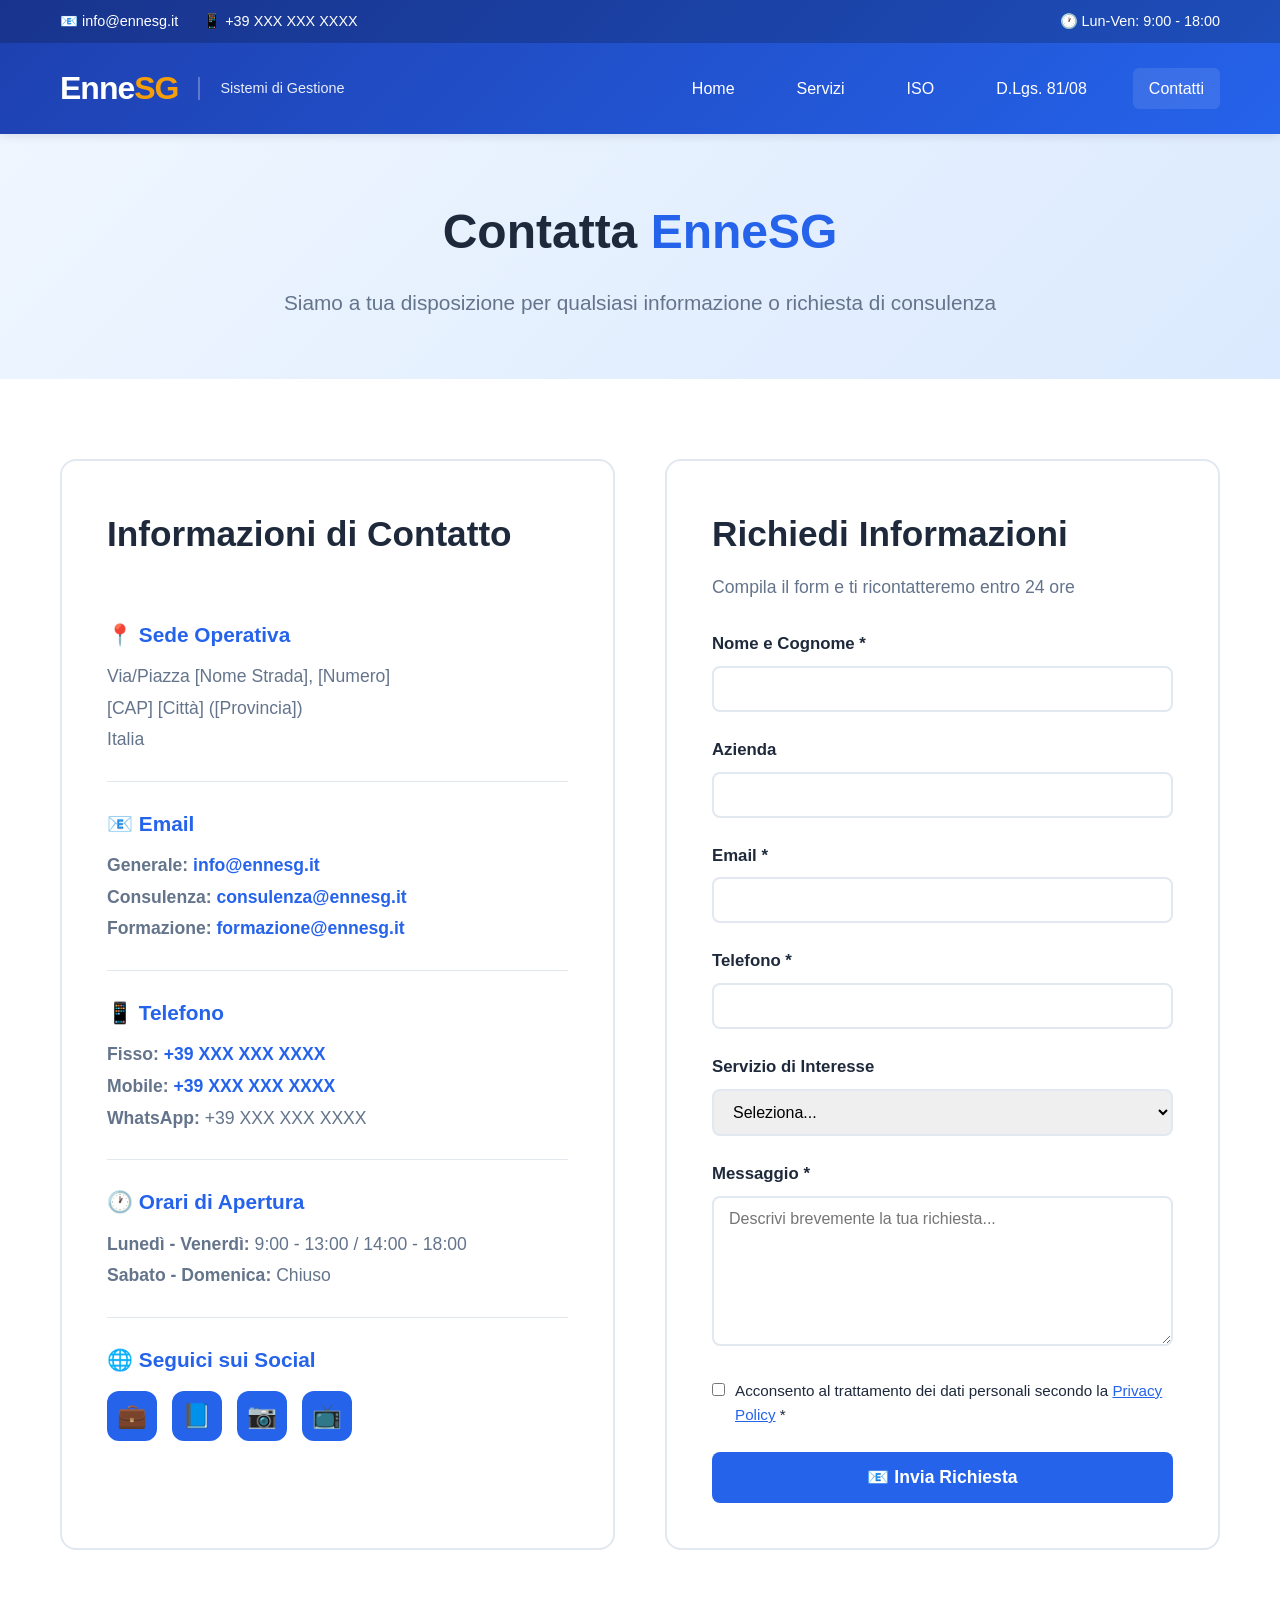
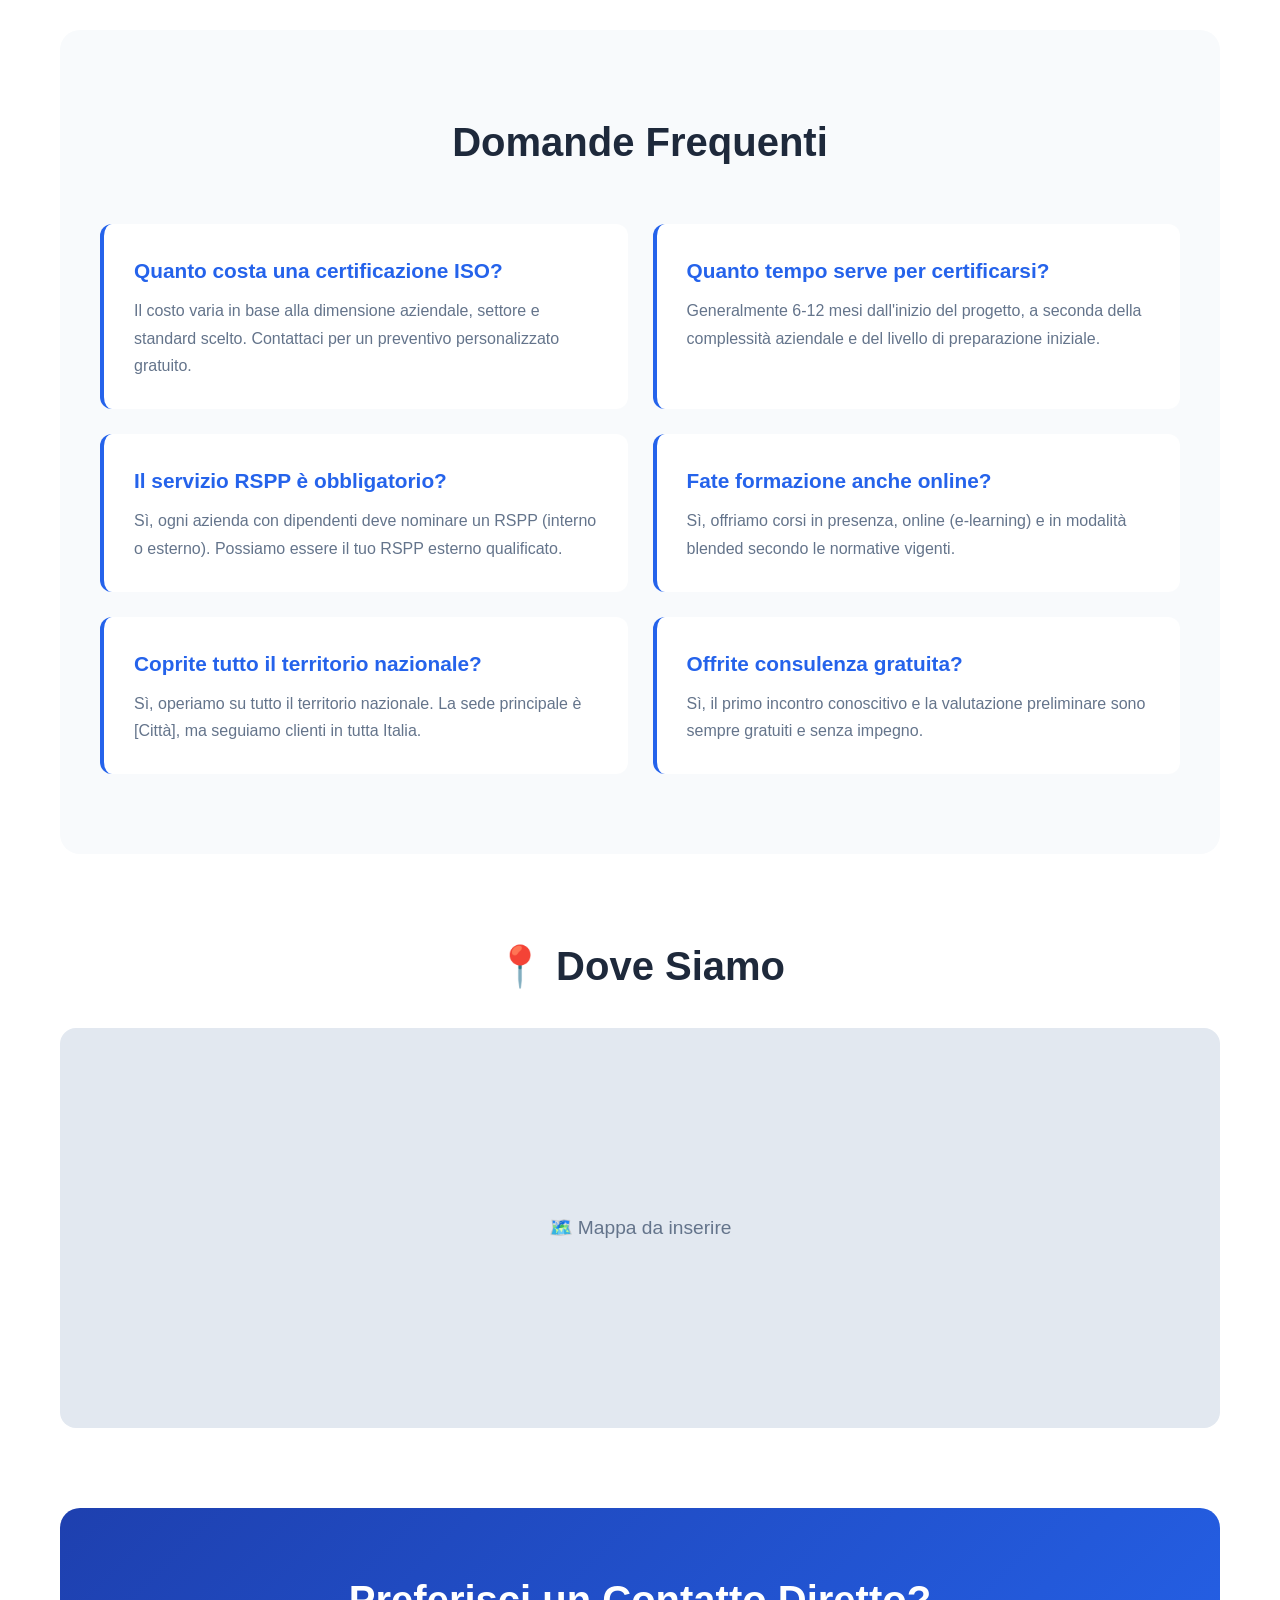
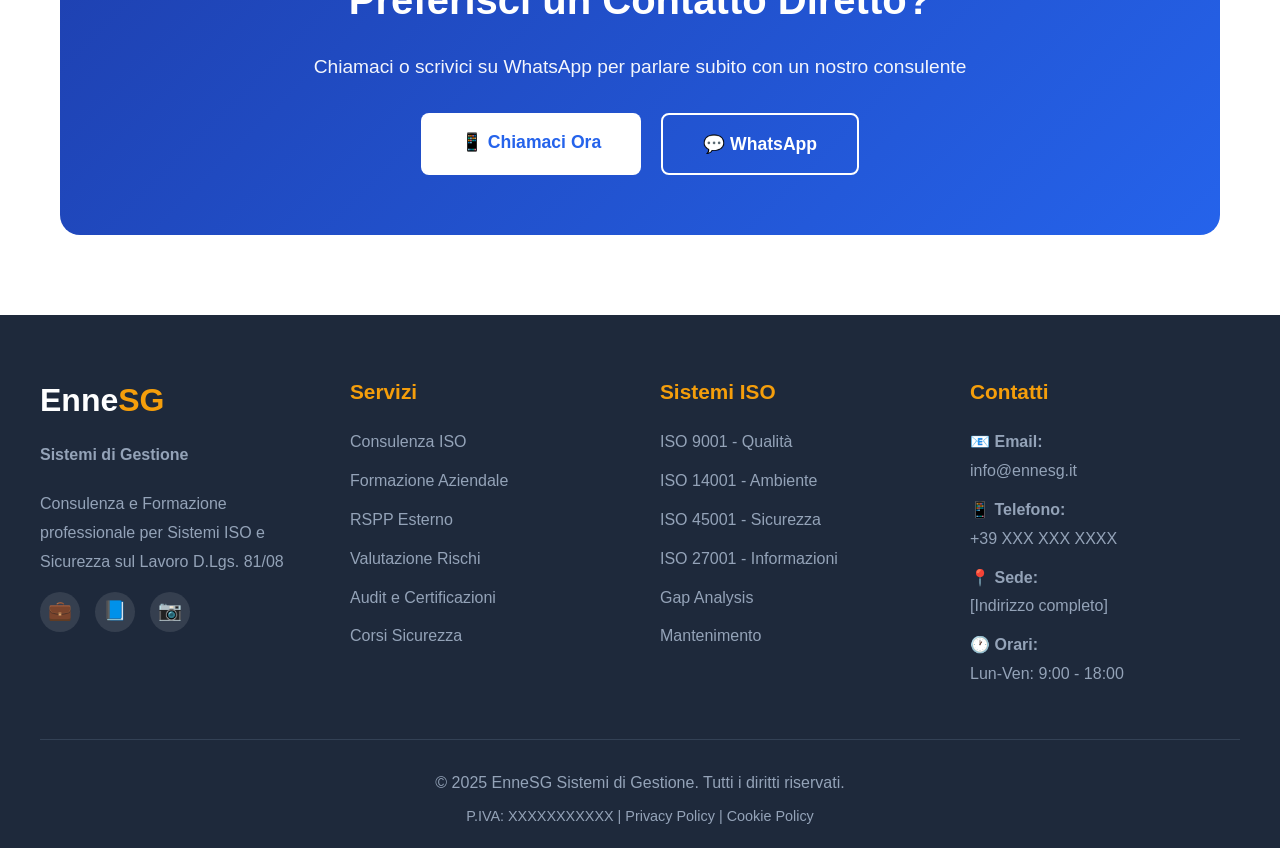
==== contatti.html @ a09d5f6c "Add files via upload" ====
<!DOCTYPE html>
<html lang="it">
<head>
    <meta charset="UTF-8">
    <meta name="viewport" content="width=device-width, initial-scale=1.0">
    <meta name="description" content="Contatti EnneSG Sistemi di Gestione - Richiedi informazioni e consulenza gratuita">
    <title>Contatti | EnneSG Sistemi di Gestione</title>
    <style>
        * {
            margin: 0;
            padding: 0;
            box-sizing: border-box;
        }
        
        :root {
            --primary-color: #2563eb;
            --secondary-color: #f59e0b;
            --dark: #1e293b;
            --light: #f8fafc;
            --gray: #64748b;
            --success: #10b981;
        }
        
        body {
            font-family: 'Segoe UI', Tahoma, Geneva, Verdana, sans-serif;
            color: var(--dark);
            line-height: 1.6;
            background: #ffffff;
        }
        
        /* HEADER */
        header {
            background: linear-gradient(135deg, #1e40af 0%, #2563eb 100%);
            color: white;
            padding: 0;
            box-shadow: 0 2px 10px rgba(0,0,0,0.1);
            position: sticky;
            top: 0;
            z-index: 1000;
        }
        
        .header-top {
            background: rgba(0,0,0,0.2);
            padding: 10px 0;
        }
        
        .header-top-content {
            max-width: 1200px;
            margin: 0 auto;
            padding: 0 20px;
            display: flex;
            justify-content: space-between;
            align-items: center;
            font-size: 0.9rem;
        }
        
        .header-contacts {
            display: flex;
            gap: 25px;
        }
        
        .header-contacts a {
            color: white;
            text-decoration: none;
            display: flex;
            align-items: center;
            gap: 8px;
            transition: opacity 0.3s;
        }
        
        .header-contacts a:hover {
            opacity: 0.8;
        }
        
        .header-main {
            max-width: 1200px;
            margin: 0 auto;
            padding: 20px;
            display: flex;
            justify-content: space-between;
            align-items: center;
        }
        
        .logo-section {
            display: flex;
            align-items: center;
            gap: 20px;
        }
        
        .logo {
            font-size: 2rem;
            font-weight: 700;
            letter-spacing: -1px;
            text-decoration: none;
            color: white;
        }
        
        .logo span {
            color: var(--secondary-color);
        }
        
        .tagline {
            font-size: 0.9rem;
            opacity: 0.9;
            border-left: 2px solid rgba(255,255,255,0.3);
            padding-left: 20px;
        }
        
        nav {
            display: flex;
            gap: 30px;
        }
        
        nav a {
            color: white;
            text-decoration: none;
            font-weight: 500;
            padding: 8px 16px;
            border-radius: 6px;
            transition: all 0.3s;
        }
        
        nav a:hover,
        nav a.active {
            background: rgba(255,255,255,0.1);
        }
        
        /* PAGE HEADER */
        .page-header {
            background: linear-gradient(135deg, #eff6ff 0%, #dbeafe 100%);
            padding: 60px 20px;
            text-align: center;
        }
        
        .page-header h1 {
            font-size: 3rem;
            color: var(--dark);
            margin-bottom: 15px;
        }
        
        .page-header h1 span {
            color: var(--primary-color);
        }
        
        .page-header p {
            font-size: 1.3rem;
            color: var(--gray);
            max-width: 800px;
            margin: 0 auto;
        }
        
        /* CONTENT */
        .container {
            max-width: 1200px;
            margin: 80px auto;
            padding: 0 20px;
        }
        
        .contact-grid {
            display: grid;
            grid-template-columns: 1fr 1fr;
            gap: 50px;
            margin-bottom: 80px;
        }
        
        /* CONTACT INFO */
        .contact-info {
            background: white;
            border: 2px solid #e2e8f0;
            border-radius: 16px;
            padding: 45px;
        }
        
        .contact-info h2 {
            font-size: 2.2rem;
            color: var(--dark);
            margin-bottom: 30px;
        }
        
        .info-item {
            padding: 25px 0;
            border-bottom: 1px solid #e2e8f0;
        }
        
        .info-item:last-child {
            border-bottom: none;
        }
        
        .info-item h3 {
            color: var(--primary-color);
            font-size: 1.3rem;
            margin-bottom: 10px;
            display: flex;
            align-items: center;
            gap: 10px;
        }
        
        .info-item p {
            color: var(--gray);
            font-size: 1.1rem;
            line-height: 1.8;
        }
        
        .info-item a {
            color: var(--primary-color);
            text-decoration: none;
            font-weight: 600;
        }
        
        .info-item a:hover {
            text-decoration: underline;
        }
        
        .social-links-large {
            display: flex;
            gap: 15px;
            margin-top: 15px;
        }
        
        .social-links-large a {
            width: 50px;
            height: 50px;
            background: var(--primary-color);
            color: white;
            border-radius: 12px;
            display: flex;
            align-items: center;
            justify-content: center;
            font-size: 1.5rem;
            transition: all 0.3s;
            text-decoration: none;
        }
        
        .social-links-large a:hover {
            background: var(--secondary-color);
            transform: translateY(-3px);
        }
        
        /* CONTACT FORM */
        .contact-form {
            background: white;
            border: 2px solid #e2e8f0;
            border-radius: 16px;
            padding: 45px;
        }
        
        .contact-form h2 {
            font-size: 2.2rem;
            color: var(--dark);
            margin-bottom: 10px;
        }
        
        .contact-form .subtitle {
            color: var(--gray);
            font-size: 1.1rem;
            margin-bottom: 30px;
        }
        
        .form-group {
            margin-bottom: 25px;
        }
        
        .form-group label {
            display: block;
            color: var(--dark);
            font-weight: 600;
            margin-bottom: 8px;
            font-size: 1.05rem;
        }
        
        .form-group input,
        .form-group select,
        .form-group textarea {
            width: 100%;
            padding: 12px 15px;
            border: 2px solid #e2e8f0;
            border-radius: 8px;
            font-size: 1rem;
            font-family: inherit;
            transition: all 0.3s;
        }
        
        .form-group input:focus,
        .form-group select:focus,
        .form-group textarea:focus {
            outline: none;
            border-color: var(--primary-color);
        }
        
        .form-group textarea {
            min-height: 150px;
            resize: vertical;
        }
        
        .form-group.checkbox {
            display: flex;
            align-items: flex-start;
            gap: 10px;
        }
        
        .form-group.checkbox input {
            width: auto;
            margin-top: 4px;
        }
        
        .form-group.checkbox label {
            margin-bottom: 0;
            font-weight: 400;
            font-size: 0.95rem;
        }
        
        .form-group.checkbox label a {
            color: var(--primary-color);
            text-decoration: underline;
        }
        
        .btn-submit {
            width: 100%;
            padding: 15px;
            background: var(--primary-color);
            color: white;
            border: none;
            border-radius: 8px;
            font-size: 1.1rem;
            font-weight: 600;
            cursor: pointer;
            transition: all 0.3s;
        }
        
        .btn-submit:hover {
            background: #1e40af;
            transform: translateY(-2px);
            box-shadow: 0 5px 15px rgba(37,99,235,0.3);
        }
        
        /* FAQ SECTION */
        .faq-section {
            background: var(--light);
            padding: 80px 40px;
            border-radius: 20px;
            margin-bottom: 80px;
        }
        
        .faq-section h2 {
            text-align: center;
            font-size: 2.5rem;
            margin-bottom: 50px;
            color: var(--dark);
        }
        
        .faq-grid {
            display: grid;
            grid-template-columns: repeat(auto-fit, minmax(500px, 1fr));
            gap: 25px;
            max-width: 1100px;
            margin: 0 auto;
        }
        
        .faq-item {
            background: white;
            padding: 30px;
            border-radius: 12px;
            border-left: 4px solid var(--primary-color);
        }
        
        .faq-item h4 {
            color: var(--primary-color);
            font-size: 1.3rem;
            margin-bottom: 10px;
        }
        
        .faq-item p {
            color: var(--gray);
            line-height: 1.7;
        }
        
        /* MAP SECTION */
        .map-section {
            margin-bottom: 80px;
        }
        
        .map-section h2 {
            text-align: center;
            font-size: 2.5rem;
            margin-bottom: 30px;
            color: var(--dark);
        }
        
        .map-container {
            background: #e2e8f0;
            height: 400px;
            border-radius: 16px;
            display: flex;
            align-items: center;
            justify-content: center;
            color: var(--gray);
            font-size: 1.2rem;
        }
        
        /* CTA SECTION */
        .cta-section {
            background: linear-gradient(135deg, #1e40af 0%, #2563eb 100%);
            color: white;
            padding: 60px 40px;
            border-radius: 20px;
            text-align: center;
        }
        
        .cta-section h2 {
            font-size: 2.5rem;
            margin-bottom: 20px;
        }
        
        .cta-section p {
            font-size: 1.2rem;
            margin-bottom: 30px;
            opacity: 0.95;
        }
        
        .cta-buttons {
            display: flex;
            gap: 20px;
            justify-content: center;
            flex-wrap: wrap;
        }
        
        .btn {
            display: inline-block;
            padding: 15px 40px;
            border-radius: 8px;
            text-decoration: none;
            font-weight: 600;
            font-size: 1.1rem;
            transition: all 0.3s;
        }
        
        .btn-white {
            background: white;
            color: var(--primary-color);
        }
        
        .btn-white:hover {
            background: var(--light);
            transform: translateY(-2px);
        }
        
        .btn-outline {
            background: transparent;
            color: white;
            border: 2px solid white;
        }
        
        .btn-outline:hover {
            background: white;
            color: var(--primary-color);
        }
        
        /* FOOTER */
        footer {
            background: var(--dark);
            color: white;
            padding: 60px 20px 20px;
        }
        
        .footer-content {
            max-width: 1200px;
            margin: 0 auto;
            display: grid;
            grid-template-columns: repeat(auto-fit, minmax(250px, 1fr));
            gap: 40px;
            margin-bottom: 40px;
        }
        
        .footer-section h3 {
            color: var(--secondary-color);
            margin-bottom: 20px;
            font-size: 1.3rem;
        }
        
        .footer-brand {
            font-size: 2rem;
            font-weight: 700;
            margin-bottom: 15px;
        }
        
        .footer-brand span {
            color: var(--secondary-color);
        }
        
        .footer-section p,
        .footer-section a {
            color: #94a3b8;
            text-decoration: none;
            display: block;
            margin-bottom: 10px;
            line-height: 1.8;
            transition: color 0.3s;
        }
        
        .footer-section a:hover {
            color: var(--secondary-color);
        }
        
        .footer-bottom {
            max-width: 1200px;
            margin: 0 auto;
            padding-top: 30px;
            border-top: 1px solid #334155;
            text-align: center;
            color: #94a3b8;
        }
        
        .social-links {
            display: flex;
            gap: 15px;
            margin-top: 15px;
        }
        
        .social-links a {
            width: 40px;
            height: 40px;
            background: rgba(255,255,255,0.1);
            border-radius: 50%;
            display: flex;
            align-items: center;
            justify-content: center;
            font-size: 1.2rem;
            transition: all 0.3s;
        }
        
        .social-links a:hover {
            background: var(--secondary-color);
            transform: translateY(-3px);
        }
        
        /* RESPONSIVE */
        @media (max-width: 768px) {
            .header-main {
                flex-direction: column;
                gap: 20px;
            }
            
            .logo-section {
                flex-direction: column;
                text-align: center;
                gap: 10px;
            }
            
            .tagline {
                border-left: none;
                border-top: 2px solid rgba(255,255,255,0.3);
                padding-left: 0;
                padding-top: 10px;
            }
            
            nav {
                flex-wrap: wrap;
                justify-content: center;
            }
            
            .page-header h1 {
                font-size: 2rem;
            }
            
            .contact-grid {
                grid-template-columns: 1fr;
            }
            
            .faq-grid {
                grid-template-columns: 1fr;
            }
            
            .header-top-content {
                flex-direction: column;
                gap: 10px;
                text-align: center;
            }
            
            .header-contacts {
                flex-direction: column;
                gap: 10px;
            }
        }
    </style>
</head>
<body>
    <!-- HEADER -->
    <header>
        <div class="header-top">
            <div class="header-top-content">
                <div class="header-contacts">
                    <a href="mailto:info@ennesg.it">
                        📧 info@ennesg.it
                    </a>
                    <a href="tel:+39XXXXXXXXXX">
                        📱 +39 XXX XXX XXXX
                    </a>
                </div>
                <div>
                    🕐 Lun-Ven: 9:00 - 18:00
                </div>
            </div>
        </div>
        
        <div class="header-main">
            <div class="logo-section">
                <a href="ennesg-new.html" class="logo">
                    Enne<span>SG</span>
                </a>
                <div class="tagline">
                    Sistemi di Gestione
                </div>
            </div>
            
            <nav>
                <a href="ennesg-new.html">Home</a>
                <a href="servizi.html">Servizi</a>
                <a href="iso.html">ISO</a>
                <a href="sicurezza.html">D.Lgs. 81/08</a>
                <a href="contatti.html" class="active">Contatti</a>
            </nav>
        </div>
    </header>
    
    <!-- PAGE HEADER -->
    <section class="page-header">
        <h1>Contatta <span>EnneSG</span></h1>
        <p>Siamo a tua disposizione per qualsiasi informazione o richiesta di consulenza</p>
    </section>
    
    <!-- CONTACT SECTION -->
    <div class="container">
        <div class="contact-grid">
            <!-- CONTACT INFO -->
            <div class="contact-info">
                <h2>Informazioni di Contatto</h2>
                
                <div class="info-item">
                    <h3>📍 Sede Operativa</h3>
                    <p>
                        Via/Piazza [Nome Strada], [Numero]<br>
                        [CAP] [Città] ([Provincia])<br>
                        Italia
                    </p>
                </div>
                
                <div class="info-item">
                    <h3>📧 Email</h3>
                    <p>
                        <strong>Generale:</strong> <a href="mailto:info@ennesg.it">info@ennesg.it</a><br>
                        <strong>Consulenza:</strong> <a href="mailto:consulenza@ennesg.it">consulenza@ennesg.it</a><br>
                        <strong>Formazione:</strong> <a href="mailto:formazione@ennesg.it">formazione@ennesg.it</a>
                    </p>
                </div>
                
                <div class="info-item">
                    <h3>📱 Telefono</h3>
                    <p>
                        <strong>Fisso:</strong> <a href="tel:+39XXXXXXXXX">+39 XXX XXX XXXX</a><br>
                        <strong>Mobile:</strong> <a href="tel:+39XXXXXXXXX">+39 XXX XXX XXXX</a><br>
                        <strong>WhatsApp:</strong> +39 XXX XXX XXXX
                    </p>
                </div>
                
                <div class="info-item">
                    <h3>🕐 Orari di Apertura</h3>
                    <p>
                        <strong>Lunedì - Venerdì:</strong> 9:00 - 13:00 / 14:00 - 18:00<br>
                        <strong>Sabato - Domenica:</strong> Chiuso
                    </p>
                </div>
                
                <div class="info-item">
                    <h3>🌐 Seguici sui Social</h3>
                    <div class="social-links-large">
                        <a href="#" title="LinkedIn">💼</a>
                        <a href="#" title="Facebook">📘</a>
                        <a href="#" title="Instagram">📷</a>
                        <a href="#" title="YouTube">📺</a>
                    </div>
                </div>
            </div>
            
            <!-- CONTACT FORM -->
            <div class="contact-form">
                <h2>Richiedi Informazioni</h2>
                <p class="subtitle">Compila il form e ti ricontatteremo entro 24 ore</p>
                
                <form action="#" method="POST">
                    <div class="form-group">
                        <label for="nome">Nome e Cognome *</label>
                        <input type="text" id="nome" name="nome" required>
                    </div>
                    
                    <div class="form-group">
                        <label for="azienda">Azienda</label>
                        <input type="text" id="azienda" name="azienda">
                    </div>
                    
                    <div class="form-group">
                        <label for="email">Email *</label>
                        <input type="email" id="email" name="email" required>
                    </div>
                    
                    <div class="form-group">
                        <label for="telefono">Telefono *</label>
                        <input type="tel" id="telefono" name="telefono" required>
                    </div>
                    
                    <div class="form-group">
                        <label for="servizio">Servizio di Interesse</label>
                        <select id="servizio" name="servizio">
                            <option value="">Seleziona...</option>
                            <option value="iso9001">ISO 9001 - Qualità</option>
                            <option value="iso14001">ISO 14001 - Ambiente</option>
                            <option value="iso45001">ISO 45001 - Sicurezza</option>
                            <option value="iso27001">ISO 27001 - Informazioni</option>
                            <option value="rspp">RSPP Esterno</option>
                            <option value="dvr">Valutazione Rischi (DVR)</option>
                            <option value="formazione">Formazione Sicurezza</option>
                            <option value="consulenza">Consulenza Generale</option>
                            <option value="altro">Altro</option>
                        </select>
                    </div>
                    
                    <div class="form-group">
                        <label for="messaggio">Messaggio *</label>
                        <textarea id="messaggio" name="messaggio" required placeholder="Descrivi brevemente la tua richiesta..."></textarea>
                    </div>
                    
                    <div class="form-group checkbox">
                        <input type="checkbox" id="privacy" name="privacy" required>
                        <label for="privacy">
                            Acconsento al trattamento dei dati personali secondo la <a href="#">Privacy Policy</a> *
                        </label>
                    </div>
                    
                    <button type="submit" class="btn-submit">📧 Invia Richiesta</button>
                </form>
            </div>
        </div>
        
        <!-- FAQ SECTION -->
        <div class="faq-section">
            <h2>Domande Frequenti</h2>
            <div class="faq-grid">
                <div class="faq-item">
                    <h4>Quanto costa una certificazione ISO?</h4>
                    <p>
                        Il costo varia in base alla dimensione aziendale, settore e standard scelto. 
                        Contattaci per un preventivo personalizzato gratuito.
                    </p>
                </div>
                
                <div class="faq-item">
                    <h4>Quanto tempo serve per certificarsi?</h4>
                    <p>
                        Generalmente 6-12 mesi dall'inizio del progetto, a seconda della complessità 
                        aziendale e del livello di preparazione iniziale.
                    </p>
                </div>
                
                <div class="faq-item">
                    <h4>Il servizio RSPP è obbligatorio?</h4>
                    <p>
                        Sì, ogni azienda con dipendenti deve nominare un RSPP (interno o esterno). 
                        Possiamo essere il tuo RSPP esterno qualificato.
                    </p>
                </div>
                
                <div class="faq-item">
                    <h4>Fate formazione anche online?</h4>
                    <p>
                        Sì, offriamo corsi in presenza, online (e-learning) e in modalità blended 
                        secondo le normative vigenti.
                    </p>
                </div>
                
                <div class="faq-item">
                    <h4>Coprite tutto il territorio nazionale?</h4>
                    <p>
                        Sì, operiamo su tutto il territorio nazionale. La sede principale è [Città], 
                        ma seguiamo clienti in tutta Italia.
                    </p>
                </div>
                
                <div class="faq-item">
                    <h4>Offrite consulenza gratuita?</h4>
                    <p>
                        Sì, il primo incontro conoscitivo e la valutazione preliminare sono sempre 
                        gratuiti e senza impegno.
                    </p>
                </div>
            </div>
        </div>
        
        <!-- MAP SECTION -->
        <div class="map-section">
            <h2>📍 Dove Siamo</h2>
            <div class="map-container">
                <!-- Inserire qui Google Maps iframe o altro servizio mappe -->
                🗺️ Mappa da inserire
            </div>
        </div>
        
        <!-- CTA SECTION -->
        <div class="cta-section">
            <h2>Preferisci un Contatto Diretto?</h2>
            <p>Chiamaci o scrivici su WhatsApp per parlare subito con un nostro consulente</p>
            <div class="cta-buttons">
                <a href="tel:+39XXXXXXXXX" class="btn btn-white">📱 Chiamaci Ora</a>
                <a href="https://wa.me/39XXXXXXXXX" class="btn btn-outline" target="_blank">💬 WhatsApp</a>
            </div>
        </div>
    </div>
    
    <!-- FOOTER -->
    <footer>
        <div class="footer-content">
            <div class="footer-section">
                <div class="footer-brand">
                    Enne<span>SG</span>
                </div>
                <p style="margin-bottom: 20px;">
                    <strong>Sistemi di Gestione</strong>
                </p>
                <p>
                    Consulenza e Formazione professionale per Sistemi ISO e Sicurezza sul Lavoro D.Lgs. 81/08
                </p>
                <div class="social-links">
                    <a href="#" title="LinkedIn">💼</a>
                    <a href="#" title="Facebook">📘</a>
                    <a href="#" title="Instagram">📷</a>
                </div>
            </div>
            
            <div class="footer-section">
                <h3>Servizi</h3>
                <a href="servizi.html">Consulenza ISO</a>
                <a href="servizi.html">Formazione Aziendale</a>
                <a href="sicurezza.html">RSPP Esterno</a>
                <a href="sicurezza.html">Valutazione Rischi</a>
                <a href="iso.html">Audit e Certificazioni</a>
                <a href="servizi.html">Corsi Sicurezza</a>
            </div>
            
            <div class="footer-section">
                <h3>Sistemi ISO</h3>
                <a href="iso.html">ISO 9001 - Qualità</a>
                <a href="iso.html">ISO 14001 - Ambiente</a>
                <a href="iso.html">ISO 45001 - Sicurezza</a>
                <a href="iso.html">ISO 27001 - Informazioni</a>
                <a href="iso.html">Gap Analysis</a>
                <a href="iso.html">Mantenimento</a>
            </div>
            
            <div class="footer-section">
                <h3>Contatti</h3>
                <p>📧 <strong>Email:</strong><br>info@ennesg.it</p>
                <p>📱 <strong>Telefono:</strong><br>+39 XXX XXX XXXX</p>
                <p>📍 <strong>Sede:</strong><br>[Indirizzo completo]</p>
                <p>🕐 <strong>Orari:</strong><br>Lun-Ven: 9:00 - 18:00</p>
            </div>
        </div>
        
        <div class="footer-bottom">
            <p>&copy; 2025 EnneSG Sistemi di Gestione. Tutti i diritti riservati.</p>
            <p style="margin-top: 10px; font-size: 0.9rem;">
                P.IVA: XXXXXXXXXXX | Privacy Policy | Cookie Policy
            </p>
        </div>
    </footer>
</body>
</html>
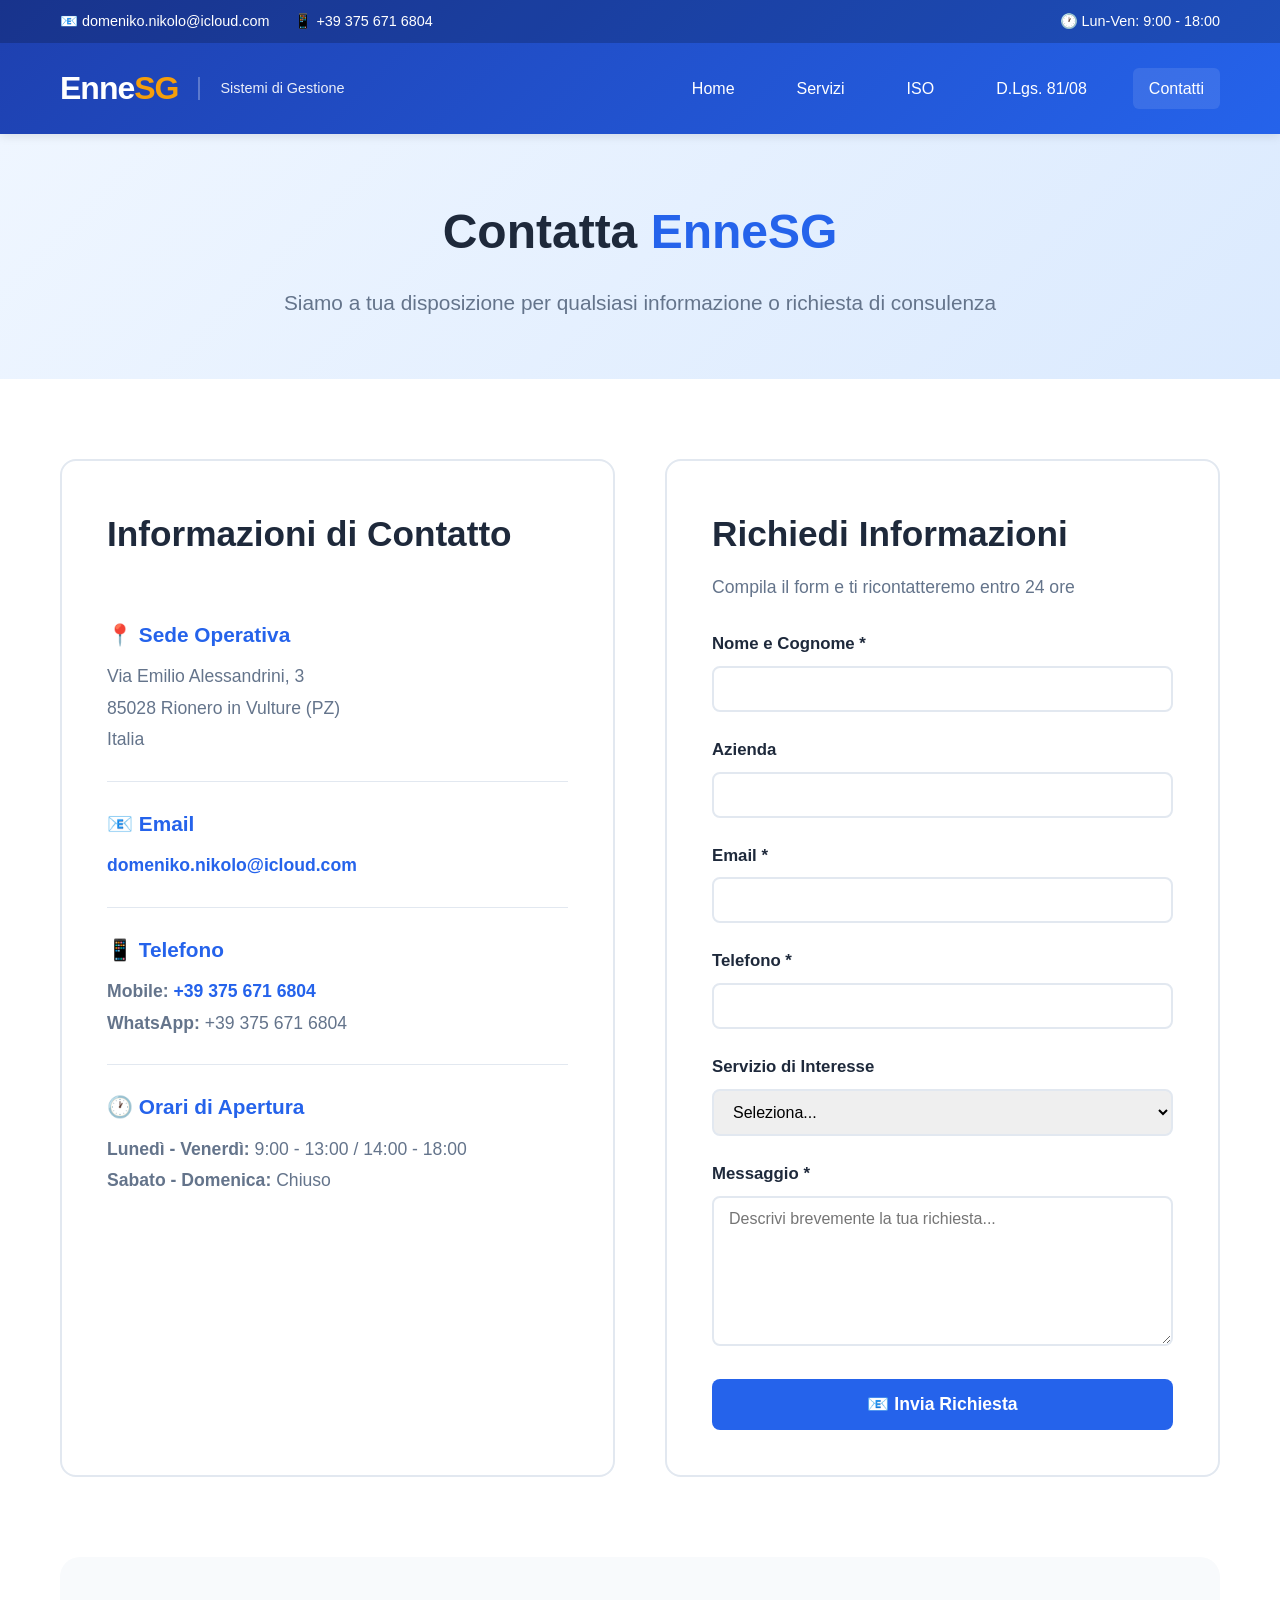
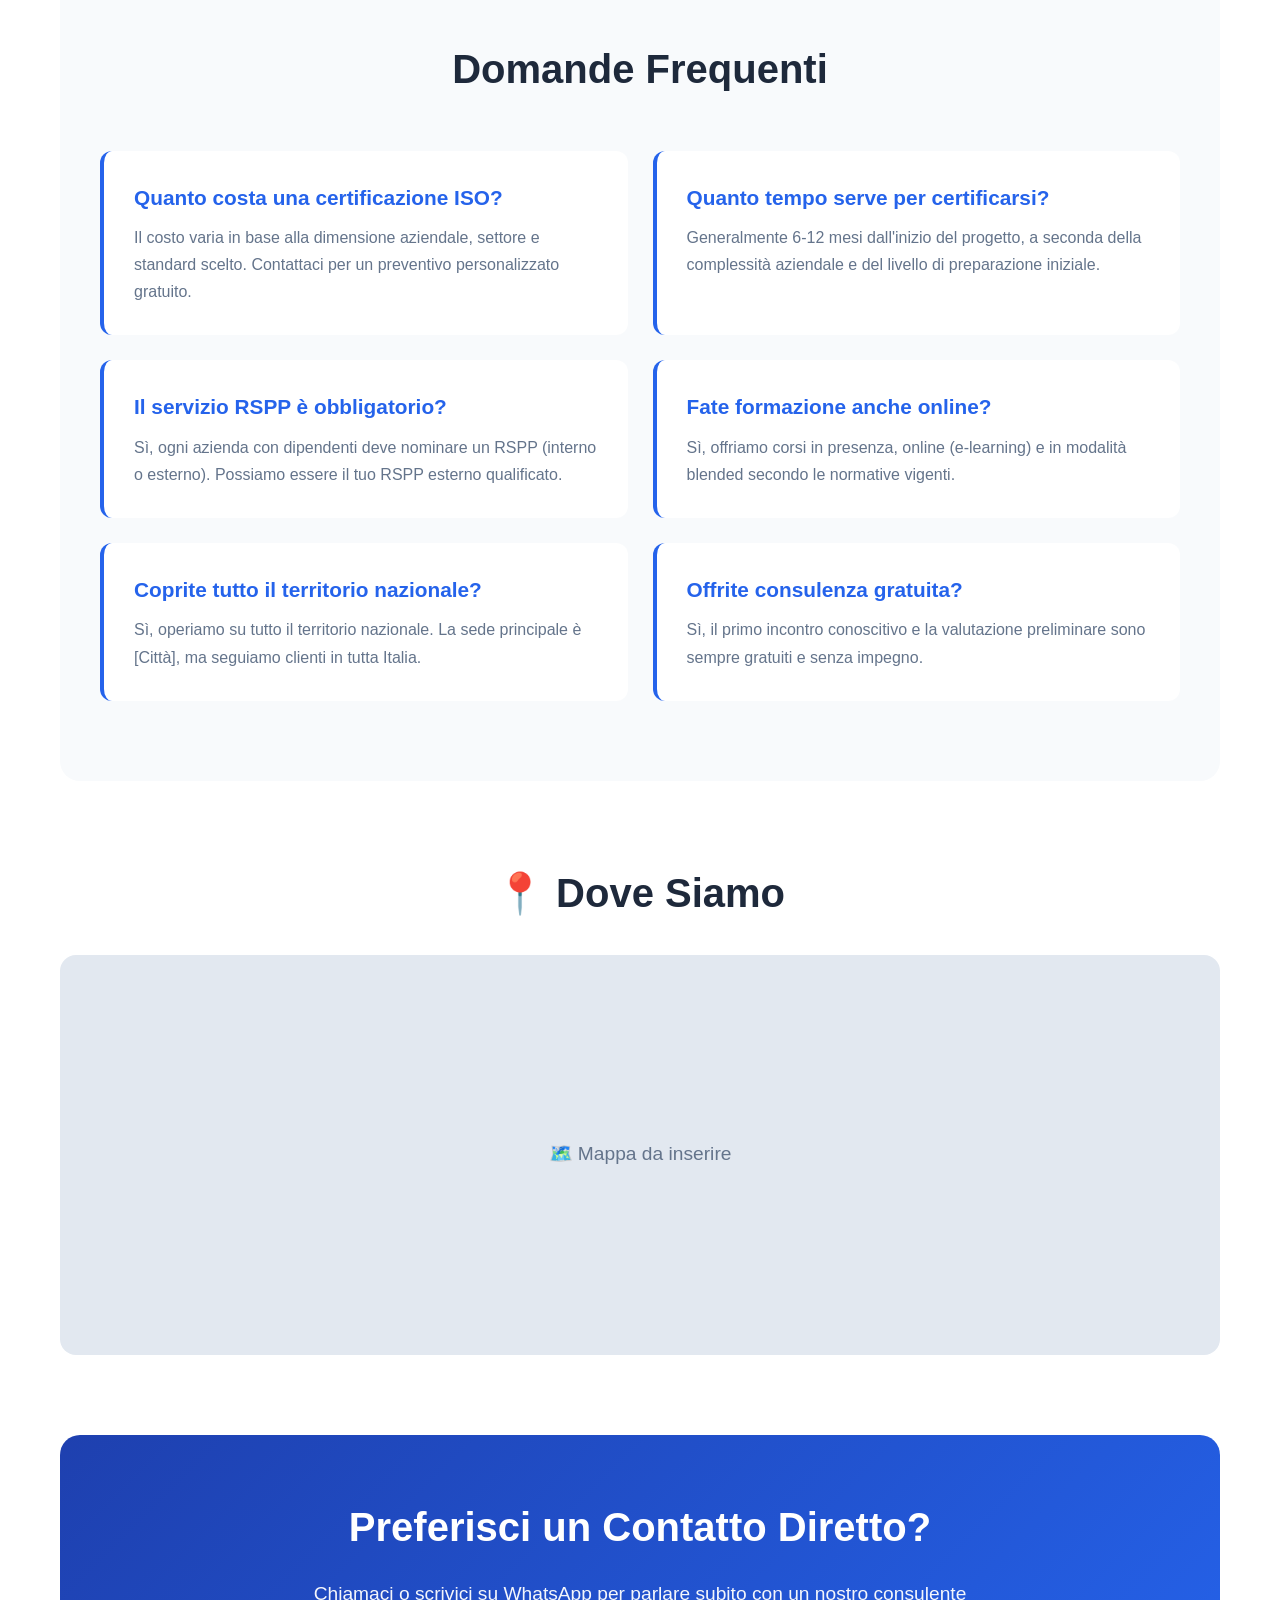
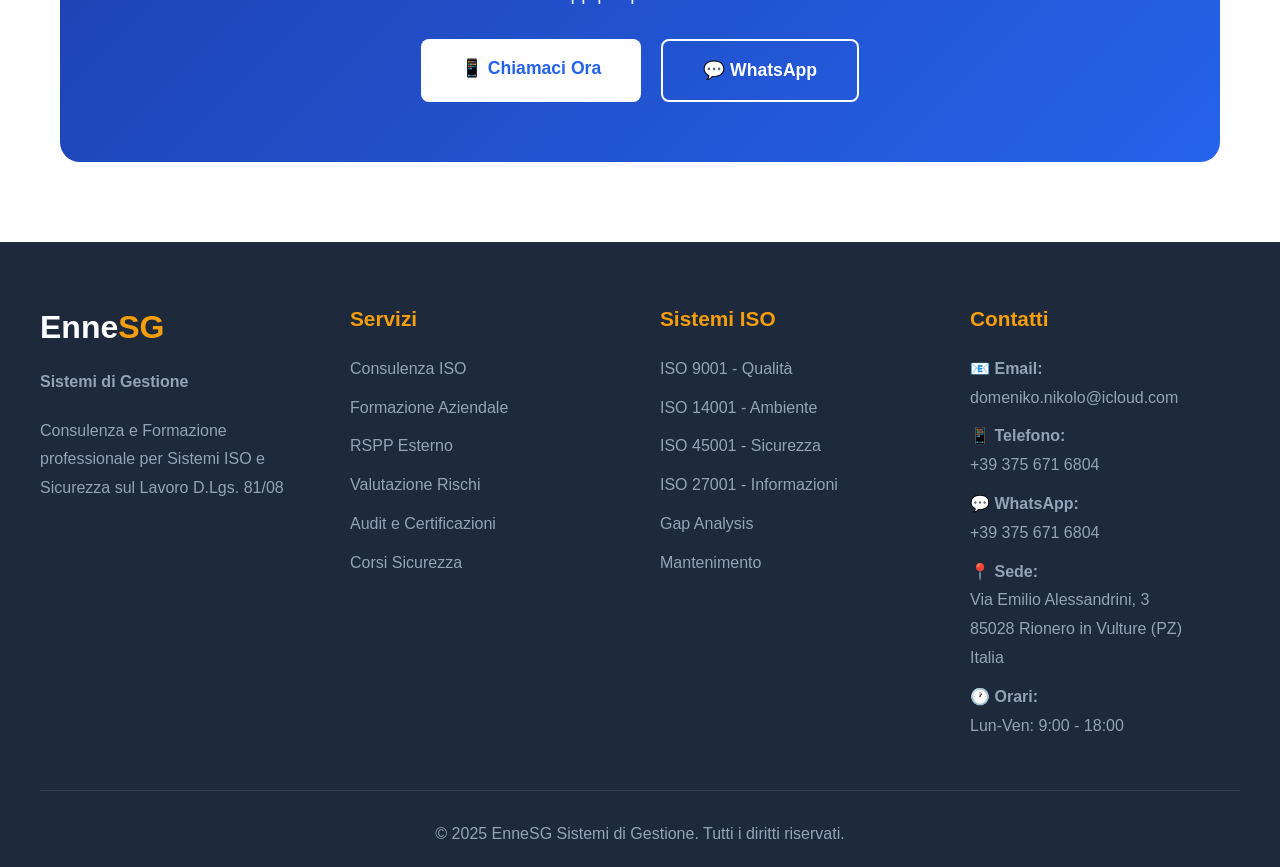
==== commit e388bb8a: "Add files via upload" ====
--- a/contatti.html
+++ b/contatti.html
@@ -292,28 +292,6 @@
             resize: vertical;
         }
         
-        .form-group.checkbox {
-            display: flex;
-            align-items: flex-start;
-            gap: 10px;
-        }
-        
-        .form-group.checkbox input {
-            width: auto;
-            margin-top: 4px;
-        }
-        
-        .form-group.checkbox label {
-            margin-bottom: 0;
-            font-weight: 400;
-            font-size: 0.95rem;
-        }
-        
-        .form-group.checkbox label a {
-            color: var(--primary-color);
-            text-decoration: underline;
-        }
-        
         .btn-submit {
             width: 100%;
             padding: 15px;
@@ -589,11 +567,11 @@
         <div class="header-top">
             <div class="header-top-content">
                 <div class="header-contacts">
-                    <a href="mailto:info@ennesg.it">
-                        📧 info@ennesg.it
+                    <a href="mailto:domeniko.nikolo@icloud.com">
+                        📧 domeniko.nikolo@icloud.com
                     </a>
-                    <a href="tel:+39XXXXXXXXXX">
-                        📱 +39 XXX XXX XXXX
+                    <a href="tel:+393756716804">
+                        📱 +39 375 671 6804
                     </a>
                 </div>
                 <div>
@@ -604,7 +582,7 @@
         
         <div class="header-main">
             <div class="logo-section">
-                <a href="ennesg-new.html" class="logo">
+                <a href="index.html" class="logo">
                     Enne<span>SG</span>
                 </a>
                 <div class="tagline">
@@ -613,7 +591,7 @@
             </div>
             
             <nav>
-                <a href="ennesg-new.html">Home</a>
+                <a href="index.html">Home</a>
                 <a href="servizi.html">Servizi</a>
                 <a href="iso.html">ISO</a>
                 <a href="sicurezza.html">D.Lgs. 81/08</a>
@@ -638,8 +616,8 @@
                 <div class="info-item">
                     <h3>📍 Sede Operativa</h3>
                     <p>
-                        Via/Piazza [Nome Strada], [Numero]<br>
-                        [CAP] [Città] ([Provincia])<br>
+                        Via Emilio Alessandrini, 3<br>
+                        85028 Rionero in Vulture (PZ)<br>
                         Italia
                     </p>
                 </div>
@@ -647,18 +625,15 @@
                 <div class="info-item">
                     <h3>📧 Email</h3>
                     <p>
-                        <strong>Generale:</strong> <a href="mailto:info@ennesg.it">info@ennesg.it</a><br>
-                        <strong>Consulenza:</strong> <a href="mailto:consulenza@ennesg.it">consulenza@ennesg.it</a><br>
-                        <strong>Formazione:</strong> <a href="mailto:formazione@ennesg.it">formazione@ennesg.it</a>
+                        <a href="mailto:domeniko.nikolo@icloud.com">domeniko.nikolo@icloud.com</a>
                     </p>
                 </div>
                 
                 <div class="info-item">
                     <h3>📱 Telefono</h3>
                     <p>
-                        <strong>Fisso:</strong> <a href="tel:+39XXXXXXXXX">+39 XXX XXX XXXX</a><br>
-                        <strong>Mobile:</strong> <a href="tel:+39XXXXXXXXX">+39 XXX XXX XXXX</a><br>
-                        <strong>WhatsApp:</strong> +39 XXX XXX XXXX
+                        <strong>Mobile:</strong> <a href="tel:+393756716804">+39 375 671 6804</a><br>
+                        <strong>WhatsApp:</strong> +39 375 671 6804
                     </p>
                 </div>
                 
@@ -668,16 +643,6 @@
                         <strong>Lunedì - Venerdì:</strong> 9:00 - 13:00 / 14:00 - 18:00<br>
                         <strong>Sabato - Domenica:</strong> Chiuso
                     </p>
-                </div>
-                
-                <div class="info-item">
-                    <h3>🌐 Seguici sui Social</h3>
-                    <div class="social-links-large">
-                        <a href="#" title="LinkedIn">💼</a>
-                        <a href="#" title="Facebook">📘</a>
-                        <a href="#" title="Instagram">📷</a>
-                        <a href="#" title="YouTube">📺</a>
-                    </div>
                 </div>
             </div>
             
@@ -728,13 +693,6 @@
                         <textarea id="messaggio" name="messaggio" required placeholder="Descrivi brevemente la tua richiesta..."></textarea>
                     </div>
                     
-                    <div class="form-group checkbox">
-                        <input type="checkbox" id="privacy" name="privacy" required>
-                        <label for="privacy">
-                            Acconsento al trattamento dei dati personali secondo la <a href="#">Privacy Policy</a> *
-                        </label>
-                    </div>
-                    
                     <button type="submit" class="btn-submit">📧 Invia Richiesta</button>
                 </form>
             </div>
@@ -808,8 +766,8 @@
             <h2>Preferisci un Contatto Diretto?</h2>
             <p>Chiamaci o scrivici su WhatsApp per parlare subito con un nostro consulente</p>
             <div class="cta-buttons">
-                <a href="tel:+39XXXXXXXXX" class="btn btn-white">📱 Chiamaci Ora</a>
-                <a href="https://wa.me/39XXXXXXXXX" class="btn btn-outline" target="_blank">💬 WhatsApp</a>
+                <a href="tel:+393756716804" class="btn btn-white">📱 Chiamaci Ora</a>
+                <a href="https://wa.me/393756716804" class="btn btn-outline" target="_blank">💬 WhatsApp</a>
             </div>
         </div>
     </div>
@@ -827,11 +785,6 @@
                 <p>
                     Consulenza e Formazione professionale per Sistemi ISO e Sicurezza sul Lavoro D.Lgs. 81/08
                 </p>
-                <div class="social-links">
-                    <a href="#" title="LinkedIn">💼</a>
-                    <a href="#" title="Facebook">📘</a>
-                    <a href="#" title="Instagram">📷</a>
-                </div>
             </div>
             
             <div class="footer-section">
@@ -856,18 +809,16 @@
             
             <div class="footer-section">
                 <h3>Contatti</h3>
-                <p>📧 <strong>Email:</strong><br>info@ennesg.it</p>
-                <p>📱 <strong>Telefono:</strong><br>+39 XXX XXX XXXX</p>
-                <p>📍 <strong>Sede:</strong><br>[Indirizzo completo]</p>
+                <p>📧 <strong>Email:</strong><br>domeniko.nikolo@icloud.com</p>
+                <p>📱 <strong>Telefono:</strong><br>+39 375 671 6804</p>
+                <p>💬 <strong>WhatsApp:</strong><br>+39 375 671 6804</p>
+                <p>📍 <strong>Sede:</strong><br>Via Emilio Alessandrini, 3<br>85028 Rionero in Vulture (PZ)<br>Italia</p>
                 <p>🕐 <strong>Orari:</strong><br>Lun-Ven: 9:00 - 18:00</p>
             </div>
         </div>
         
         <div class="footer-bottom">
             <p>&copy; 2025 EnneSG Sistemi di Gestione. Tutti i diritti riservati.</p>
-            <p style="margin-top: 10px; font-size: 0.9rem;">
-                P.IVA: XXXXXXXXXXX | Privacy Policy | Cookie Policy
-            </p>
         </div>
     </footer>
 </body>
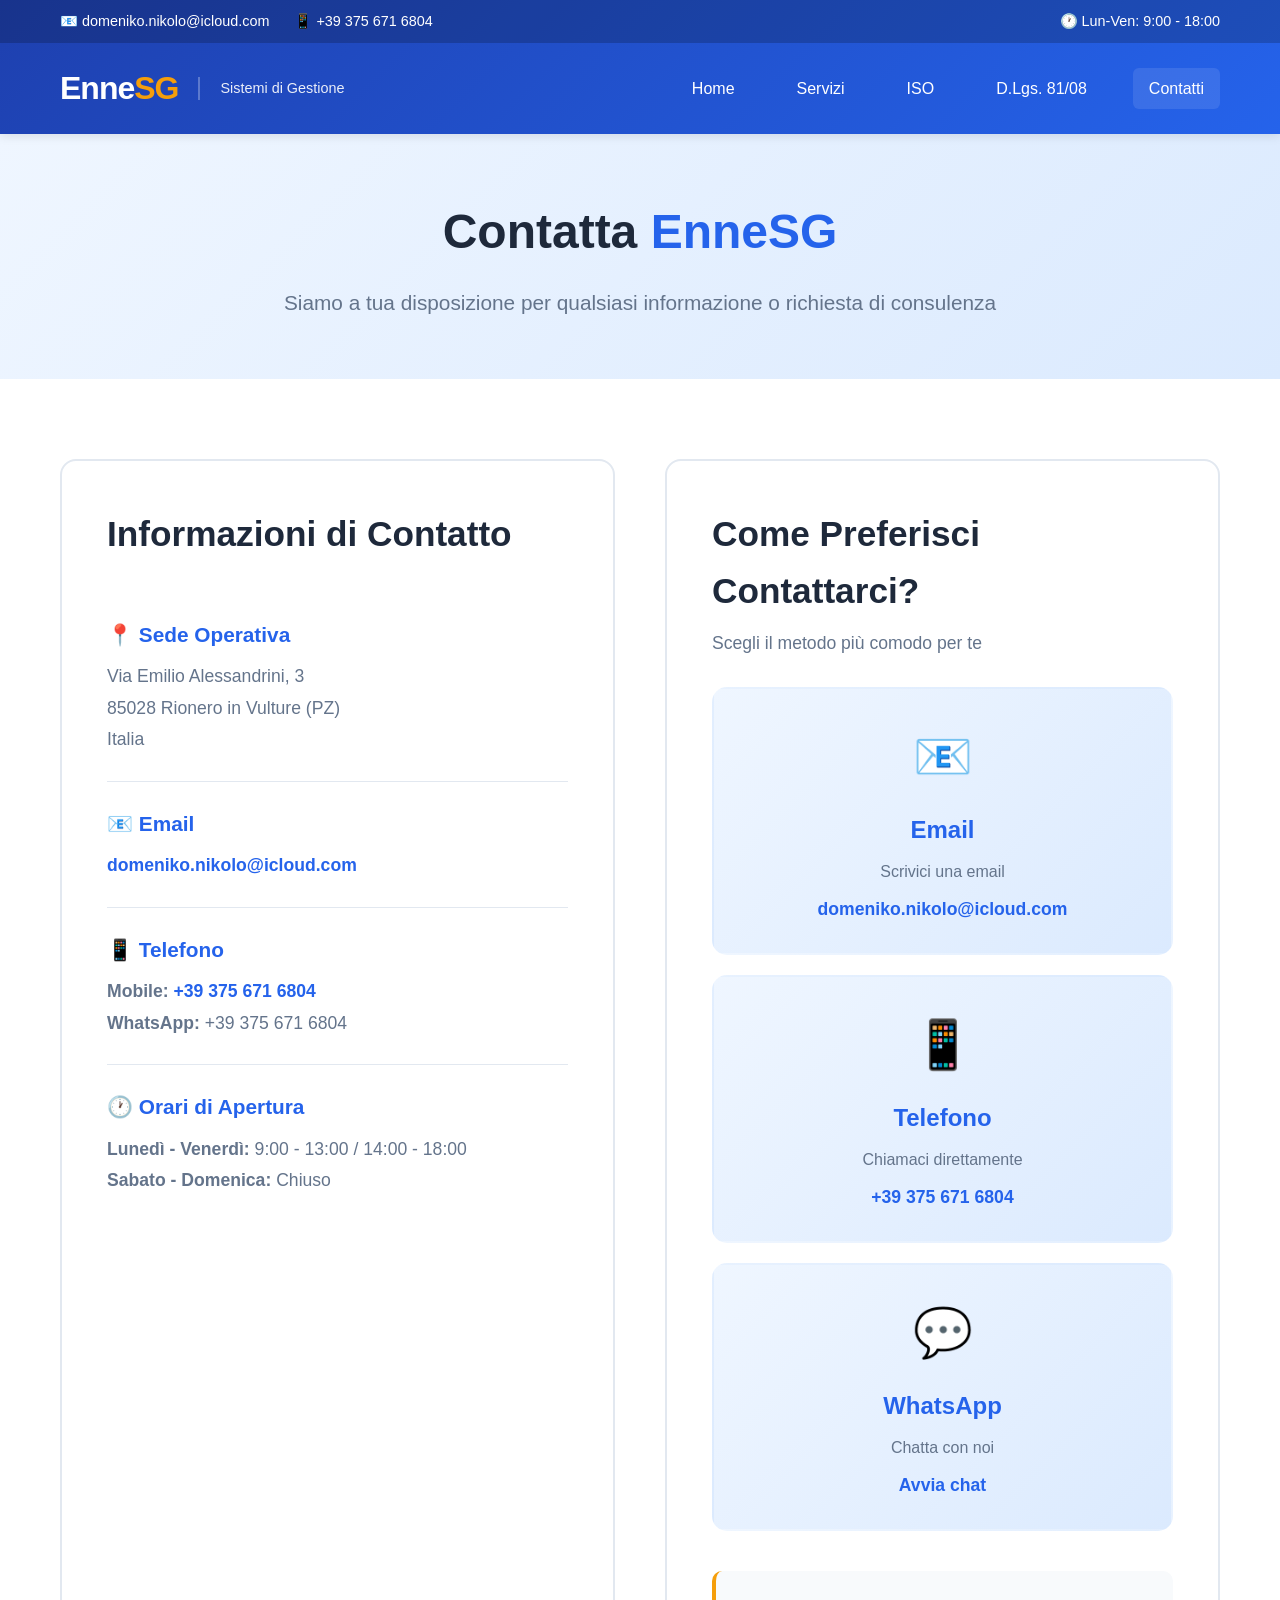
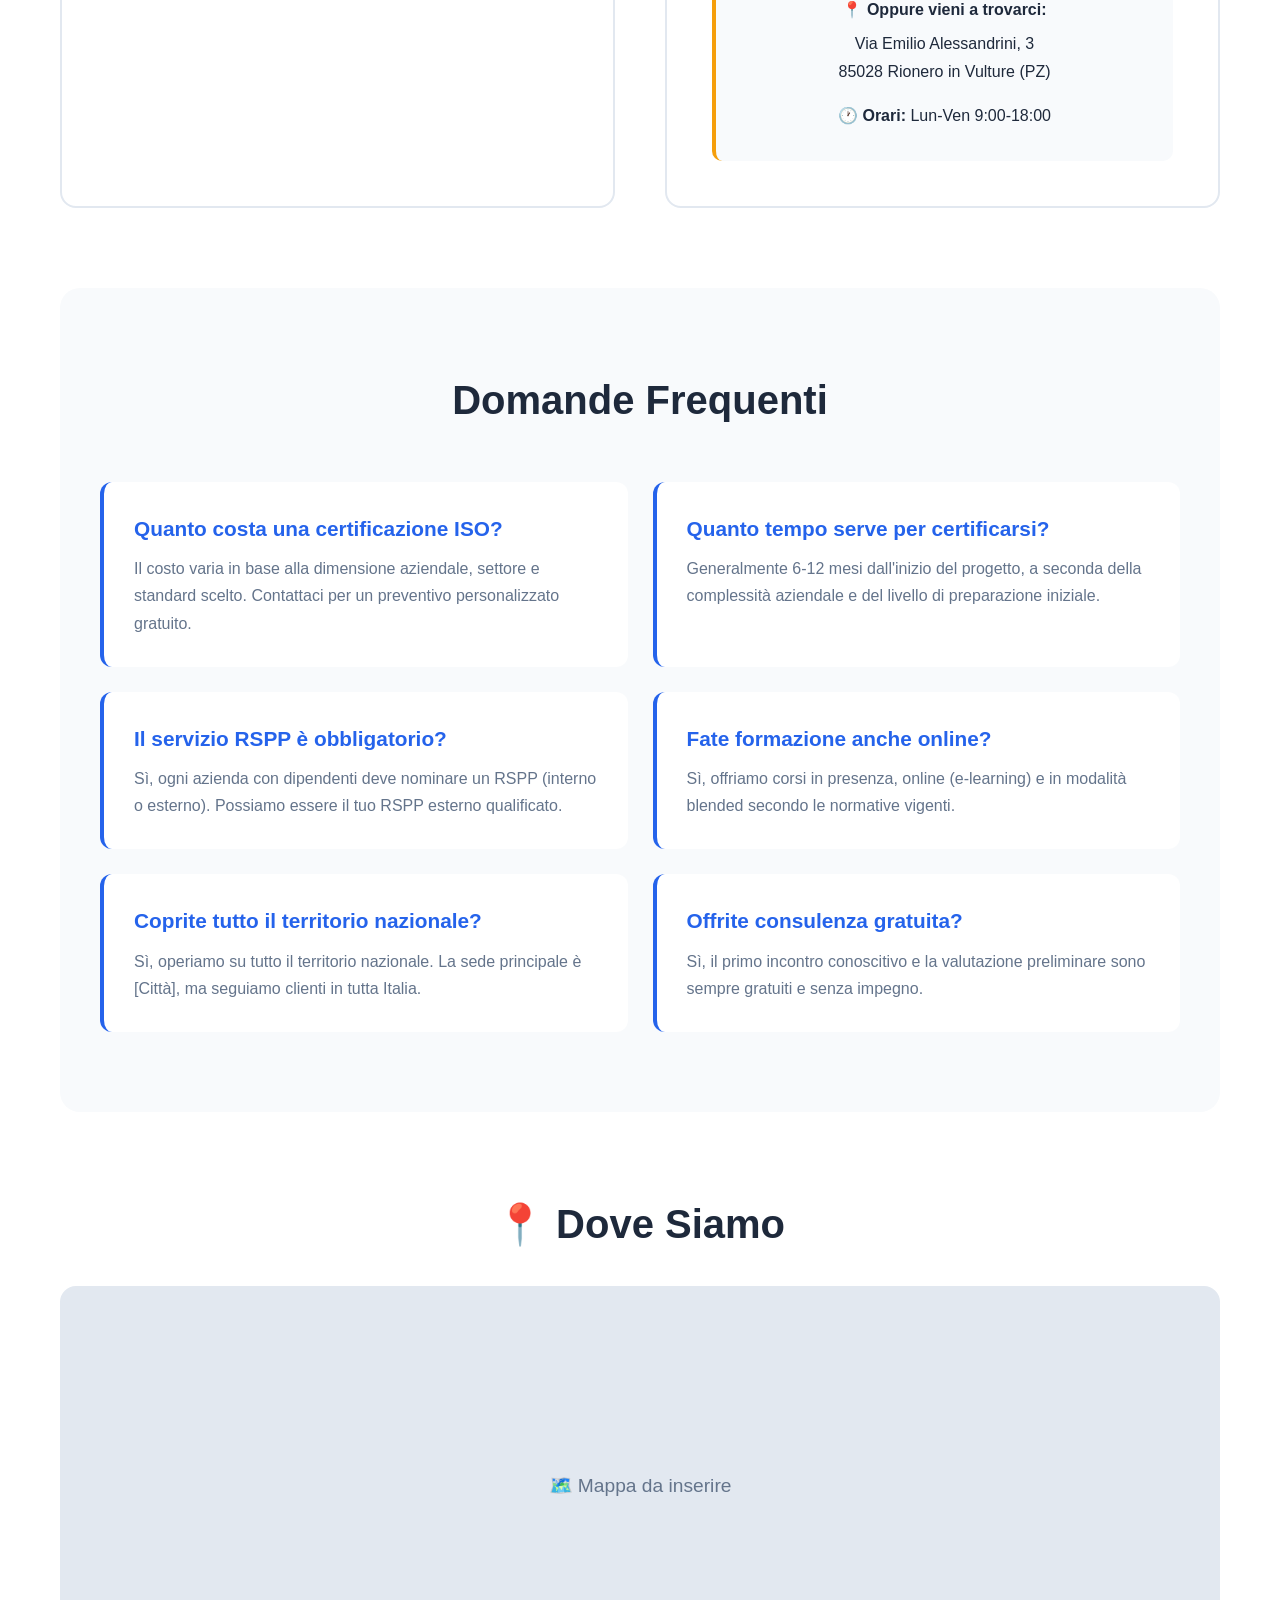
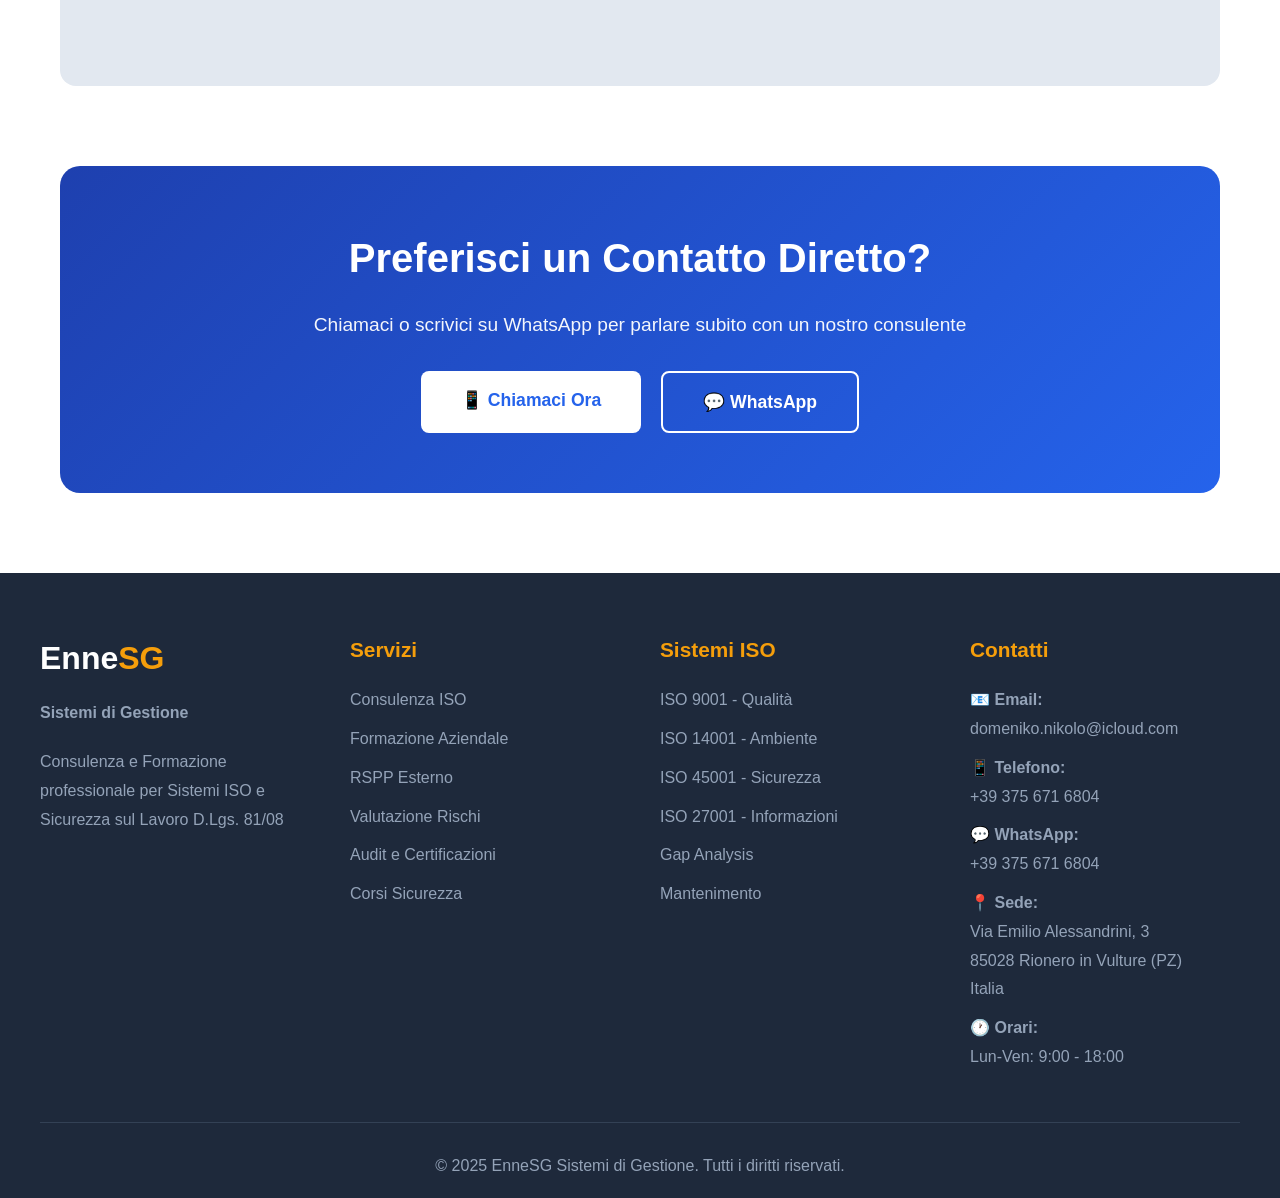
==== commit f7e8bbbb: "Add files via upload" ====
--- a/contatti.html
+++ b/contatti.html
@@ -309,6 +309,71 @@
             background: #1e40af;
             transform: translateY(-2px);
             box-shadow: 0 5px 15px rgba(37,99,235,0.3);
+        }
+        
+        /* CONTACT METHODS */
+        .contact-methods {
+            display: grid;
+            grid-template-columns: 1fr;
+            gap: 20px;
+            margin-bottom: 40px;
+        }
+        
+        .contact-method-card {
+            background: linear-gradient(135deg, #eff6ff 0%, #dbeafe 100%);
+            padding: 30px;
+            border-radius: 15px;
+            text-align: center;
+            text-decoration: none;
+            color: inherit;
+            transition: all 0.3s;
+            border: 2px solid transparent;
+        }
+        
+        .contact-method-card:hover {
+            transform: translateY(-5px);
+            box-shadow: 0 8px 25px rgba(37, 99, 235, 0.15);
+            border-color: var(--primary-color);
+        }
+        
+        .method-icon {
+            font-size: 3rem;
+            margin-bottom: 15px;
+        }
+        
+        .contact-method-card h3 {
+            color: var(--primary-color);
+            font-size: 1.5rem;
+            margin-bottom: 10px;
+        }
+        
+        .contact-method-card p {
+            color: var(--gray);
+            margin-bottom: 10px;
+        }
+        
+        .method-link {
+            display: inline-block;
+            color: var(--primary-color);
+            font-weight: 600;
+            font-size: 1.1rem;
+        }
+        
+        .contact-note {
+            background: var(--light);
+            padding: 25px;
+            border-radius: 10px;
+            text-align: center;
+            border-left: 4px solid var(--secondary-color);
+        }
+        
+        .contact-note p {
+            margin-bottom: 5px;
+            line-height: 1.8;
+        }
+        
+        .contact-note strong {
+            color: var(--dark);
         }
         
         /* FAQ SECTION */
@@ -646,55 +711,39 @@
                 </div>
             </div>
             
-            <!-- CONTACT FORM -->
+            <!-- METODI DI CONTATTO -->
             <div class="contact-form">
-                <h2>Richiedi Informazioni</h2>
-                <p class="subtitle">Compila il form e ti ricontatteremo entro 24 ore</p>
-                
-                <form action="#" method="POST">
-                    <div class="form-group">
-                        <label for="nome">Nome e Cognome *</label>
-                        <input type="text" id="nome" name="nome" required>
-                    </div>
+                <h2>Come Preferisci Contattarci?</h2>
+                <p class="subtitle">Scegli il metodo più comodo per te</p>
+                
+                <div class="contact-methods">
+                    <a href="mailto:domeniko.nikolo@icloud.com" class="contact-method-card">
+                        <div class="method-icon">📧</div>
+                        <h3>Email</h3>
+                        <p>Scrivici una email</p>
+                        <span class="method-link">domeniko.nikolo@icloud.com</span>
+                    </a>
                     
-                    <div class="form-group">
-                        <label for="azienda">Azienda</label>
-                        <input type="text" id="azienda" name="azienda">
-                    </div>
+                    <a href="tel:+393756716804" class="contact-method-card">
+                        <div class="method-icon">📱</div>
+                        <h3>Telefono</h3>
+                        <p>Chiamaci direttamente</p>
+                        <span class="method-link">+39 375 671 6804</span>
+                    </a>
                     
-                    <div class="form-group">
-                        <label for="email">Email *</label>
-                        <input type="email" id="email" name="email" required>
-                    </div>
-                    
-                    <div class="form-group">
-                        <label for="telefono">Telefono *</label>
-                        <input type="tel" id="telefono" name="telefono" required>
-                    </div>
-                    
-                    <div class="form-group">
-                        <label for="servizio">Servizio di Interesse</label>
-                        <select id="servizio" name="servizio">
-                            <option value="">Seleziona...</option>
-                            <option value="iso9001">ISO 9001 - Qualità</option>
-                            <option value="iso14001">ISO 14001 - Ambiente</option>
-                            <option value="iso45001">ISO 45001 - Sicurezza</option>
-                            <option value="iso27001">ISO 27001 - Informazioni</option>
-                            <option value="rspp">RSPP Esterno</option>
-                            <option value="dvr">Valutazione Rischi (DVR)</option>
-                            <option value="formazione">Formazione Sicurezza</option>
-                            <option value="consulenza">Consulenza Generale</option>
-                            <option value="altro">Altro</option>
-                        </select>
-                    </div>
-                    
-                    <div class="form-group">
-                        <label for="messaggio">Messaggio *</label>
-                        <textarea id="messaggio" name="messaggio" required placeholder="Descrivi brevemente la tua richiesta..."></textarea>
-                    </div>
-                    
-                    <button type="submit" class="btn-submit">📧 Invia Richiesta</button>
-                </form>
+                    <a href="https://wa.me/393756716804" target="_blank" class="contact-method-card">
+                        <div class="method-icon">💬</div>
+                        <h3>WhatsApp</h3>
+                        <p>Chatta con noi</p>
+                        <span class="method-link">Avvia chat</span>
+                    </a>
+                </div>
+                
+                <div class="contact-note">
+                    <p><strong>📍 Oppure vieni a trovarci:</strong></p>
+                    <p>Via Emilio Alessandrini, 3<br>85028 Rionero in Vulture (PZ)</p>
+                    <p style="margin-top: 15px;"><strong>🕐 Orari:</strong> Lun-Ven 9:00-18:00</p>
+                </div>
             </div>
         </div>
         
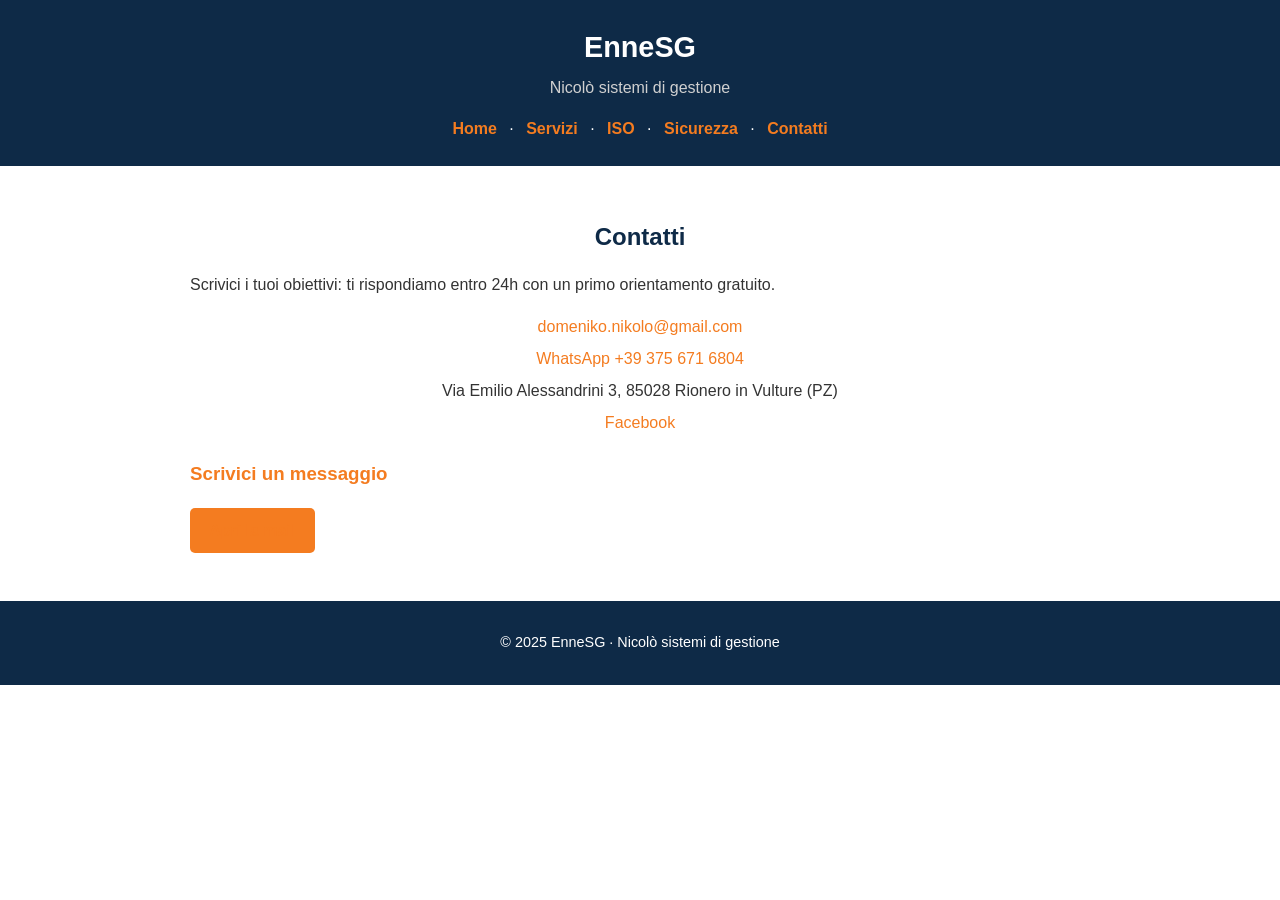
==== commit 122d082d: "Add files via upload" ====
--- a/contatti.html
+++ b/contatti.html
@@ -1,874 +1,50 @@
+
 <!DOCTYPE html>
 <html lang="it">
 <head>
-    <meta charset="UTF-8">
-    <meta name="viewport" content="width=device-width, initial-scale=1.0">
-    <meta name="description" content="Contatti EnneSG Sistemi di Gestione - Richiedi informazioni e consulenza gratuita">
-    <title>Contatti | EnneSG Sistemi di Gestione</title>
-    <style>
-        * {
-            margin: 0;
-            padding: 0;
-            box-sizing: border-box;
-        }
-        
-        :root {
-            --primary-color: #2563eb;
-            --secondary-color: #f59e0b;
-            --dark: #1e293b;
-            --light: #f8fafc;
-            --gray: #64748b;
-            --success: #10b981;
-        }
-        
-        body {
-            font-family: 'Segoe UI', Tahoma, Geneva, Verdana, sans-serif;
-            color: var(--dark);
-            line-height: 1.6;
-            background: #ffffff;
-        }
-        
-        /* HEADER */
-        header {
-            background: linear-gradient(135deg, #1e40af 0%, #2563eb 100%);
-            color: white;
-            padding: 0;
-            box-shadow: 0 2px 10px rgba(0,0,0,0.1);
-            position: sticky;
-            top: 0;
-            z-index: 1000;
-        }
-        
-        .header-top {
-            background: rgba(0,0,0,0.2);
-            padding: 10px 0;
-        }
-        
-        .header-top-content {
-            max-width: 1200px;
-            margin: 0 auto;
-            padding: 0 20px;
-            display: flex;
-            justify-content: space-between;
-            align-items: center;
-            font-size: 0.9rem;
-        }
-        
-        .header-contacts {
-            display: flex;
-            gap: 25px;
-        }
-        
-        .header-contacts a {
-            color: white;
-            text-decoration: none;
-            display: flex;
-            align-items: center;
-            gap: 8px;
-            transition: opacity 0.3s;
-        }
-        
-        .header-contacts a:hover {
-            opacity: 0.8;
-        }
-        
-        .header-main {
-            max-width: 1200px;
-            margin: 0 auto;
-            padding: 20px;
-            display: flex;
-            justify-content: space-between;
-            align-items: center;
-        }
-        
-        .logo-section {
-            display: flex;
-            align-items: center;
-            gap: 20px;
-        }
-        
-        .logo {
-            font-size: 2rem;
-            font-weight: 700;
-            letter-spacing: -1px;
-            text-decoration: none;
-            color: white;
-        }
-        
-        .logo span {
-            color: var(--secondary-color);
-        }
-        
-        .tagline {
-            font-size: 0.9rem;
-            opacity: 0.9;
-            border-left: 2px solid rgba(255,255,255,0.3);
-            padding-left: 20px;
-        }
-        
-        nav {
-            display: flex;
-            gap: 30px;
-        }
-        
-        nav a {
-            color: white;
-            text-decoration: none;
-            font-weight: 500;
-            padding: 8px 16px;
-            border-radius: 6px;
-            transition: all 0.3s;
-        }
-        
-        nav a:hover,
-        nav a.active {
-            background: rgba(255,255,255,0.1);
-        }
-        
-        /* PAGE HEADER */
-        .page-header {
-            background: linear-gradient(135deg, #eff6ff 0%, #dbeafe 100%);
-            padding: 60px 20px;
-            text-align: center;
-        }
-        
-        .page-header h1 {
-            font-size: 3rem;
-            color: var(--dark);
-            margin-bottom: 15px;
-        }
-        
-        .page-header h1 span {
-            color: var(--primary-color);
-        }
-        
-        .page-header p {
-            font-size: 1.3rem;
-            color: var(--gray);
-            max-width: 800px;
-            margin: 0 auto;
-        }
-        
-        /* CONTENT */
-        .container {
-            max-width: 1200px;
-            margin: 80px auto;
-            padding: 0 20px;
-        }
-        
-        .contact-grid {
-            display: grid;
-            grid-template-columns: 1fr 1fr;
-            gap: 50px;
-            margin-bottom: 80px;
-        }
-        
-        /* CONTACT INFO */
-        .contact-info {
-            background: white;
-            border: 2px solid #e2e8f0;
-            border-radius: 16px;
-            padding: 45px;
-        }
-        
-        .contact-info h2 {
-            font-size: 2.2rem;
-            color: var(--dark);
-            margin-bottom: 30px;
-        }
-        
-        .info-item {
-            padding: 25px 0;
-            border-bottom: 1px solid #e2e8f0;
-        }
-        
-        .info-item:last-child {
-            border-bottom: none;
-        }
-        
-        .info-item h3 {
-            color: var(--primary-color);
-            font-size: 1.3rem;
-            margin-bottom: 10px;
-            display: flex;
-            align-items: center;
-            gap: 10px;
-        }
-        
-        .info-item p {
-            color: var(--gray);
-            font-size: 1.1rem;
-            line-height: 1.8;
-        }
-        
-        .info-item a {
-            color: var(--primary-color);
-            text-decoration: none;
-            font-weight: 600;
-        }
-        
-        .info-item a:hover {
-            text-decoration: underline;
-        }
-        
-        .social-links-large {
-            display: flex;
-            gap: 15px;
-            margin-top: 15px;
-        }
-        
-        .social-links-large a {
-            width: 50px;
-            height: 50px;
-            background: var(--primary-color);
-            color: white;
-            border-radius: 12px;
-            display: flex;
-            align-items: center;
-            justify-content: center;
-            font-size: 1.5rem;
-            transition: all 0.3s;
-            text-decoration: none;
-        }
-        
-        .social-links-large a:hover {
-            background: var(--secondary-color);
-            transform: translateY(-3px);
-        }
-        
-        /* CONTACT FORM */
-        .contact-form {
-            background: white;
-            border: 2px solid #e2e8f0;
-            border-radius: 16px;
-            padding: 45px;
-        }
-        
-        .contact-form h2 {
-            font-size: 2.2rem;
-            color: var(--dark);
-            margin-bottom: 10px;
-        }
-        
-        .contact-form .subtitle {
-            color: var(--gray);
-            font-size: 1.1rem;
-            margin-bottom: 30px;
-        }
-        
-        .form-group {
-            margin-bottom: 25px;
-        }
-        
-        .form-group label {
-            display: block;
-            color: var(--dark);
-            font-weight: 600;
-            margin-bottom: 8px;
-            font-size: 1.05rem;
-        }
-        
-        .form-group input,
-        .form-group select,
-        .form-group textarea {
-            width: 100%;
-            padding: 12px 15px;
-            border: 2px solid #e2e8f0;
-            border-radius: 8px;
-            font-size: 1rem;
-            font-family: inherit;
-            transition: all 0.3s;
-        }
-        
-        .form-group input:focus,
-        .form-group select:focus,
-        .form-group textarea:focus {
-            outline: none;
-            border-color: var(--primary-color);
-        }
-        
-        .form-group textarea {
-            min-height: 150px;
-            resize: vertical;
-        }
-        
-        .btn-submit {
-            width: 100%;
-            padding: 15px;
-            background: var(--primary-color);
-            color: white;
-            border: none;
-            border-radius: 8px;
-            font-size: 1.1rem;
-            font-weight: 600;
-            cursor: pointer;
-            transition: all 0.3s;
-        }
-        
-        .btn-submit:hover {
-            background: #1e40af;
-            transform: translateY(-2px);
-            box-shadow: 0 5px 15px rgba(37,99,235,0.3);
-        }
-        
-        /* CONTACT METHODS */
-        .contact-methods {
-            display: grid;
-            grid-template-columns: 1fr;
-            gap: 20px;
-            margin-bottom: 40px;
-        }
-        
-        .contact-method-card {
-            background: linear-gradient(135deg, #eff6ff 0%, #dbeafe 100%);
-            padding: 30px;
-            border-radius: 15px;
-            text-align: center;
-            text-decoration: none;
-            color: inherit;
-            transition: all 0.3s;
-            border: 2px solid transparent;
-        }
-        
-        .contact-method-card:hover {
-            transform: translateY(-5px);
-            box-shadow: 0 8px 25px rgba(37, 99, 235, 0.15);
-            border-color: var(--primary-color);
-        }
-        
-        .method-icon {
-            font-size: 3rem;
-            margin-bottom: 15px;
-        }
-        
-        .contact-method-card h3 {
-            color: var(--primary-color);
-            font-size: 1.5rem;
-            margin-bottom: 10px;
-        }
-        
-        .contact-method-card p {
-            color: var(--gray);
-            margin-bottom: 10px;
-        }
-        
-        .method-link {
-            display: inline-block;
-            color: var(--primary-color);
-            font-weight: 600;
-            font-size: 1.1rem;
-        }
-        
-        .contact-note {
-            background: var(--light);
-            padding: 25px;
-            border-radius: 10px;
-            text-align: center;
-            border-left: 4px solid var(--secondary-color);
-        }
-        
-        .contact-note p {
-            margin-bottom: 5px;
-            line-height: 1.8;
-        }
-        
-        .contact-note strong {
-            color: var(--dark);
-        }
-        
-        /* FAQ SECTION */
-        .faq-section {
-            background: var(--light);
-            padding: 80px 40px;
-            border-radius: 20px;
-            margin-bottom: 80px;
-        }
-        
-        .faq-section h2 {
-            text-align: center;
-            font-size: 2.5rem;
-            margin-bottom: 50px;
-            color: var(--dark);
-        }
-        
-        .faq-grid {
-            display: grid;
-            grid-template-columns: repeat(auto-fit, minmax(500px, 1fr));
-            gap: 25px;
-            max-width: 1100px;
-            margin: 0 auto;
-        }
-        
-        .faq-item {
-            background: white;
-            padding: 30px;
-            border-radius: 12px;
-            border-left: 4px solid var(--primary-color);
-        }
-        
-        .faq-item h4 {
-            color: var(--primary-color);
-            font-size: 1.3rem;
-            margin-bottom: 10px;
-        }
-        
-        .faq-item p {
-            color: var(--gray);
-            line-height: 1.7;
-        }
-        
-        /* MAP SECTION */
-        .map-section {
-            margin-bottom: 80px;
-        }
-        
-        .map-section h2 {
-            text-align: center;
-            font-size: 2.5rem;
-            margin-bottom: 30px;
-            color: var(--dark);
-        }
-        
-        .map-container {
-            background: #e2e8f0;
-            height: 400px;
-            border-radius: 16px;
-            display: flex;
-            align-items: center;
-            justify-content: center;
-            color: var(--gray);
-            font-size: 1.2rem;
-        }
-        
-        /* CTA SECTION */
-        .cta-section {
-            background: linear-gradient(135deg, #1e40af 0%, #2563eb 100%);
-            color: white;
-            padding: 60px 40px;
-            border-radius: 20px;
-            text-align: center;
-        }
-        
-        .cta-section h2 {
-            font-size: 2.5rem;
-            margin-bottom: 20px;
-        }
-        
-        .cta-section p {
-            font-size: 1.2rem;
-            margin-bottom: 30px;
-            opacity: 0.95;
-        }
-        
-        .cta-buttons {
-            display: flex;
-            gap: 20px;
-            justify-content: center;
-            flex-wrap: wrap;
-        }
-        
-        .btn {
-            display: inline-block;
-            padding: 15px 40px;
-            border-radius: 8px;
-            text-decoration: none;
-            font-weight: 600;
-            font-size: 1.1rem;
-            transition: all 0.3s;
-        }
-        
-        .btn-white {
-            background: white;
-            color: var(--primary-color);
-        }
-        
-        .btn-white:hover {
-            background: var(--light);
-            transform: translateY(-2px);
-        }
-        
-        .btn-outline {
-            background: transparent;
-            color: white;
-            border: 2px solid white;
-        }
-        
-        .btn-outline:hover {
-            background: white;
-            color: var(--primary-color);
-        }
-        
-        /* FOOTER */
-        footer {
-            background: var(--dark);
-            color: white;
-            padding: 60px 20px 20px;
-        }
-        
-        .footer-content {
-            max-width: 1200px;
-            margin: 0 auto;
-            display: grid;
-            grid-template-columns: repeat(auto-fit, minmax(250px, 1fr));
-            gap: 40px;
-            margin-bottom: 40px;
-        }
-        
-        .footer-section h3 {
-            color: var(--secondary-color);
-            margin-bottom: 20px;
-            font-size: 1.3rem;
-        }
-        
-        .footer-brand {
-            font-size: 2rem;
-            font-weight: 700;
-            margin-bottom: 15px;
-        }
-        
-        .footer-brand span {
-            color: var(--secondary-color);
-        }
-        
-        .footer-section p,
-        .footer-section a {
-            color: #94a3b8;
-            text-decoration: none;
-            display: block;
-            margin-bottom: 10px;
-            line-height: 1.8;
-            transition: color 0.3s;
-        }
-        
-        .footer-section a:hover {
-            color: var(--secondary-color);
-        }
-        
-        .footer-bottom {
-            max-width: 1200px;
-            margin: 0 auto;
-            padding-top: 30px;
-            border-top: 1px solid #334155;
-            text-align: center;
-            color: #94a3b8;
-        }
-        
-        .social-links {
-            display: flex;
-            gap: 15px;
-            margin-top: 15px;
-        }
-        
-        .social-links a {
-            width: 40px;
-            height: 40px;
-            background: rgba(255,255,255,0.1);
-            border-radius: 50%;
-            display: flex;
-            align-items: center;
-            justify-content: center;
-            font-size: 1.2rem;
-            transition: all 0.3s;
-        }
-        
-        .social-links a:hover {
-            background: var(--secondary-color);
-            transform: translateY(-3px);
-        }
-        
-        /* RESPONSIVE */
-        @media (max-width: 768px) {
-            .header-main {
-                flex-direction: column;
-                gap: 20px;
-            }
-            
-            .logo-section {
-                flex-direction: column;
-                text-align: center;
-                gap: 10px;
-            }
-            
-            .tagline {
-                border-left: none;
-                border-top: 2px solid rgba(255,255,255,0.3);
-                padding-left: 0;
-                padding-top: 10px;
-            }
-            
-            nav {
-                flex-wrap: wrap;
-                justify-content: center;
-            }
-            
-            .page-header h1 {
-                font-size: 2rem;
-            }
-            
-            .contact-grid {
-                grid-template-columns: 1fr;
-            }
-            
-            .faq-grid {
-                grid-template-columns: 1fr;
-            }
-            
-            .header-top-content {
-                flex-direction: column;
-                gap: 10px;
-                text-align: center;
-            }
-            
-            .header-contacts {
-                flex-direction: column;
-                gap: 10px;
-            }
-        }
-    </style>
+  <meta charset="UTF-8">
+  <meta name="viewport" content="width=device-width, initial-scale=1.0">
+  <title>Contatti — EnneSG</title>
+  <meta name="description" content="Contatta EnneSG: email, WhatsApp e indirizzo. Risposta entro 24 ore.">
+  <link rel="stylesheet" href="css/style.css">
+  <link rel="icon" type="image/x-icon" href="img/favicon.ico">
+  <link rel="shortcut icon" href="img/favicon.ico">
+  <meta property="og:title" content="Contatti — EnneSG">
+  <meta property="og:description" content="Contatta EnneSG: email, WhatsApp e indirizzo. Risposta entro 24 ore.">
+  <meta property="og:image" content="img/og-ennesg.png">
+  <meta property="og:type" content="website">
 </head>
 <body>
-    <!-- HEADER -->
-    <header>
-        <div class="header-top">
-            <div class="header-top-content">
-                <div class="header-contacts">
-                    <a href="mailto:domeniko.nikolo@icloud.com">
-                        📧 domeniko.nikolo@icloud.com
-                    </a>
-                    <a href="tel:+393756716804">
-                        📱 +39 375 671 6804
-                    </a>
-                </div>
-                <div>
-                    🕐 Lun-Ven: 9:00 - 18:00
-                </div>
-            </div>
-        </div>
-        
-        <div class="header-main">
-            <div class="logo-section">
-                <a href="index.html" class="logo">
-                    Enne<span>SG</span>
-                </a>
-                <div class="tagline">
-                    Sistemi di Gestione
-                </div>
-            </div>
-            
-            <nav>
-                <a href="index.html">Home</a>
-                <a href="servizi.html">Servizi</a>
-                <a href="iso.html">ISO</a>
-                <a href="sicurezza.html">D.Lgs. 81/08</a>
-                <a href="contatti.html" class="active">Contatti</a>
-            </nav>
-        </div>
-    </header>
-    
-    <!-- PAGE HEADER -->
-    <section class="page-header">
-        <h1>Contatta <span>EnneSG</span></h1>
-        <p>Siamo a tua disposizione per qualsiasi informazione o richiesta di consulenza</p>
-    </section>
-    
-    <!-- CONTACT SECTION -->
-    <div class="container">
-        <div class="contact-grid">
-            <!-- CONTACT INFO -->
-            <div class="contact-info">
-                <h2>Informazioni di Contatto</h2>
-                
-                <div class="info-item">
-                    <h3>📍 Sede Operativa</h3>
-                    <p>
-                        Via Emilio Alessandrini, 3<br>
-                        85028 Rionero in Vulture (PZ)<br>
-                        Italia
-                    </p>
-                </div>
-                
-                <div class="info-item">
-                    <h3>📧 Email</h3>
-                    <p>
-                        <a href="mailto:domeniko.nikolo@icloud.com">domeniko.nikolo@icloud.com</a>
-                    </p>
-                </div>
-                
-                <div class="info-item">
-                    <h3>📱 Telefono</h3>
-                    <p>
-                        <strong>Mobile:</strong> <a href="tel:+393756716804">+39 375 671 6804</a><br>
-                        <strong>WhatsApp:</strong> +39 375 671 6804
-                    </p>
-                </div>
-                
-                <div class="info-item">
-                    <h3>🕐 Orari di Apertura</h3>
-                    <p>
-                        <strong>Lunedì - Venerdì:</strong> 9:00 - 13:00 / 14:00 - 18:00<br>
-                        <strong>Sabato - Domenica:</strong> Chiuso
-                    </p>
-                </div>
-            </div>
-            
-            <!-- METODI DI CONTATTO -->
-            <div class="contact-form">
-                <h2>Come Preferisci Contattarci?</h2>
-                <p class="subtitle">Scegli il metodo più comodo per te</p>
-                
-                <div class="contact-methods">
-                    <a href="mailto:domeniko.nikolo@icloud.com" class="contact-method-card">
-                        <div class="method-icon">📧</div>
-                        <h3>Email</h3>
-                        <p>Scrivici una email</p>
-                        <span class="method-link">domeniko.nikolo@icloud.com</span>
-                    </a>
-                    
-                    <a href="tel:+393756716804" class="contact-method-card">
-                        <div class="method-icon">📱</div>
-                        <h3>Telefono</h3>
-                        <p>Chiamaci direttamente</p>
-                        <span class="method-link">+39 375 671 6804</span>
-                    </a>
-                    
-                    <a href="https://wa.me/393756716804" target="_blank" class="contact-method-card">
-                        <div class="method-icon">💬</div>
-                        <h3>WhatsApp</h3>
-                        <p>Chatta con noi</p>
-                        <span class="method-link">Avvia chat</span>
-                    </a>
-                </div>
-                
-                <div class="contact-note">
-                    <p><strong>📍 Oppure vieni a trovarci:</strong></p>
-                    <p>Via Emilio Alessandrini, 3<br>85028 Rionero in Vulture (PZ)</p>
-                    <p style="margin-top: 15px;"><strong>🕐 Orari:</strong> Lun-Ven 9:00-18:00</p>
-                </div>
-            </div>
-        </div>
-        
-        <!-- FAQ SECTION -->
-        <div class="faq-section">
-            <h2>Domande Frequenti</h2>
-            <div class="faq-grid">
-                <div class="faq-item">
-                    <h4>Quanto costa una certificazione ISO?</h4>
-                    <p>
-                        Il costo varia in base alla dimensione aziendale, settore e standard scelto. 
-                        Contattaci per un preventivo personalizzato gratuito.
-                    </p>
-                </div>
-                
-                <div class="faq-item">
-                    <h4>Quanto tempo serve per certificarsi?</h4>
-                    <p>
-                        Generalmente 6-12 mesi dall'inizio del progetto, a seconda della complessità 
-                        aziendale e del livello di preparazione iniziale.
-                    </p>
-                </div>
-                
-                <div class="faq-item">
-                    <h4>Il servizio RSPP è obbligatorio?</h4>
-                    <p>
-                        Sì, ogni azienda con dipendenti deve nominare un RSPP (interno o esterno). 
-                        Possiamo essere il tuo RSPP esterno qualificato.
-                    </p>
-                </div>
-                
-                <div class="faq-item">
-                    <h4>Fate formazione anche online?</h4>
-                    <p>
-                        Sì, offriamo corsi in presenza, online (e-learning) e in modalità blended 
-                        secondo le normative vigenti.
-                    </p>
-                </div>
-                
-                <div class="faq-item">
-                    <h4>Coprite tutto il territorio nazionale?</h4>
-                    <p>
-                        Sì, operiamo su tutto il territorio nazionale. La sede principale è [Città], 
-                        ma seguiamo clienti in tutta Italia.
-                    </p>
-                </div>
-                
-                <div class="faq-item">
-                    <h4>Offrite consulenza gratuita?</h4>
-                    <p>
-                        Sì, il primo incontro conoscitivo e la valutazione preliminare sono sempre 
-                        gratuiti e senza impegno.
-                    </p>
-                </div>
-            </div>
-        </div>
-        
-        <!-- MAP SECTION -->
-        <div class="map-section">
-            <h2>📍 Dove Siamo</h2>
-            <div class="map-container">
-                <!-- Inserire qui Google Maps iframe o altro servizio mappe -->
-                🗺️ Mappa da inserire
-            </div>
-        </div>
-        
-        <!-- CTA SECTION -->
-        <div class="cta-section">
-            <h2>Preferisci un Contatto Diretto?</h2>
-            <p>Chiamaci o scrivici su WhatsApp per parlare subito con un nostro consulente</p>
-            <div class="cta-buttons">
-                <a href="tel:+393756716804" class="btn btn-white">📱 Chiamaci Ora</a>
-                <a href="https://wa.me/393756716804" class="btn btn-outline" target="_blank">💬 WhatsApp</a>
-            </div>
-        </div>
-    </div>
-    
-    <!-- FOOTER -->
-    <footer>
-        <div class="footer-content">
-            <div class="footer-section">
-                <div class="footer-brand">
-                    Enne<span>SG</span>
-                </div>
-                <p style="margin-bottom: 20px;">
-                    <strong>Sistemi di Gestione</strong>
-                </p>
-                <p>
-                    Consulenza e Formazione professionale per Sistemi ISO e Sicurezza sul Lavoro D.Lgs. 81/08
-                </p>
-            </div>
-            
-            <div class="footer-section">
-                <h3>Servizi</h3>
-                <a href="servizi.html">Consulenza ISO</a>
-                <a href="servizi.html">Formazione Aziendale</a>
-                <a href="sicurezza.html">RSPP Esterno</a>
-                <a href="sicurezza.html">Valutazione Rischi</a>
-                <a href="iso.html">Audit e Certificazioni</a>
-                <a href="servizi.html">Corsi Sicurezza</a>
-            </div>
-            
-            <div class="footer-section">
-                <h3>Sistemi ISO</h3>
-                <a href="iso.html">ISO 9001 - Qualità</a>
-                <a href="iso.html">ISO 14001 - Ambiente</a>
-                <a href="iso.html">ISO 45001 - Sicurezza</a>
-                <a href="iso.html">ISO 27001 - Informazioni</a>
-                <a href="iso.html">Gap Analysis</a>
-                <a href="iso.html">Mantenimento</a>
-            </div>
-            
-            <div class="footer-section">
-                <h3>Contatti</h3>
-                <p>📧 <strong>Email:</strong><br>domeniko.nikolo@icloud.com</p>
-                <p>📱 <strong>Telefono:</strong><br>+39 375 671 6804</p>
-                <p>💬 <strong>WhatsApp:</strong><br>+39 375 671 6804</p>
-                <p>📍 <strong>Sede:</strong><br>Via Emilio Alessandrini, 3<br>85028 Rionero in Vulture (PZ)<br>Italia</p>
-                <p>🕐 <strong>Orari:</strong><br>Lun-Ven: 9:00 - 18:00</p>
-            </div>
-        </div>
-        
-        <div class="footer-bottom">
-            <p>&copy; 2025 EnneSG Sistemi di Gestione. Tutti i diritti riservati.</p>
-        </div>
-    </footer>
+  <header>
+    <h1>EnneSG</h1>
+    <p>Nicolò sistemi di gestione</p>
+    <nav>
+      <a href="index.html">Home</a> ·
+      <a href="servizi.html">Servizi</a> ·
+      <a href="iso.html">ISO</a> ·
+      <a href="sicurezza.html">Sicurezza</a> ·
+      <a href="contatti.html">Contatti</a>
+    </nav>
+  </header>
+  <main>
+
+<section id="contatti">
+  <h2>Contatti</h2>
+  <p>Scrivici i tuoi obiettivi: ti rispondiamo entro 24h con un primo orientamento gratuito.</p>
+  <ul>
+    <li><a href="mailto:domeniko.nikolo@gmail.com">domeniko.nikolo@gmail.com</a></li>
+    <li><a href="https://wa.me/393756716804">WhatsApp +39 375 671 6804</a></li>
+    <li>Via Emilio Alessandrini 3, 85028 Rionero in Vulture (PZ)</li>
+    <li><a href="https://www.facebook.com/share/15M6G86EvFt/?mibextid=wwXIfr" target="_blank">Facebook</a></li>
+  </ul>
+
+  <h3>Scrivici un messaggio</h3>
+  <p><a class="btn" href="mailto:domeniko.nikolo@gmail.com?subject=Richiesta%20informazioni%20dal%20sito%20EnneSG">Apri la mail</a></p>
+</section>
+
+  </main>
+  <footer>
+    <p>© 2025 EnneSG · Nicolò sistemi di gestione</p>
+  </footer>
 </body>
-</html>+</html>
--- a/css/style.css
+++ b/css/style.css
@@ -0,0 +1,133 @@
+/* =========================
+   EnneSG — style.css
+   ========================= */
+
+:root {
+  --colore-blu: #0e2a47;
+  --colore-arancio: #f47c20;
+  --colore-grigio: #f7f7f7;
+  --colore-testo: #333;
+  --font-base: "Helvetica Neue", Helvetica, Arial, sans-serif;
+}
+
+body {
+  font-family: var(--font-base);
+  margin: 0;
+  padding: 0;
+  background-color: white;
+  color: var(--colore-testo);
+  line-height: 1.6;
+}
+
+header {
+  background-color: var(--colore-blu);
+  color: white;
+  text-align: center;
+  padding: 1.5rem 1rem;
+}
+
+header h1 {
+  margin: 0;
+  font-size: 1.8rem;
+}
+
+header p {
+  margin: 0.3rem 0 1rem;
+  font-size: 1rem;
+  color: #d0d0d0;
+}
+
+nav a {
+  color: var(--colore-arancio);
+  text-decoration: none;
+  margin: 0 0.5rem;
+  font-weight: bold;
+}
+
+nav a:hover {
+  text-decoration: underline;
+}
+
+#hero {
+  text-align: center;
+  padding: 2rem 1rem;
+  background-color: var(--colore-grigio);
+}
+
+#hero h2 {
+  font-size: 1.6rem;
+  color: var(--colore-blu);
+}
+
+#hero p {
+  max-width: 600px;
+  margin: 0.5rem auto 1rem;
+}
+
+.btn {
+  display: inline-block;
+  background-color: var(--colore-arancio);
+  color: white;
+  padding: 0.6rem 1.2rem;
+  text-decoration: none;
+  border-radius: 5px;
+  font-weight: bold;
+  transition: background-color 0.2s ease;
+}
+
+.btn:hover {
+  background-color: #d86b1b;
+}
+
+main section {
+  padding: 2rem 1rem;
+  max-width: 900px;
+  margin: 0 auto;
+}
+
+main h2 {
+  color: var(--colore-blu);
+  text-align: center;
+  margin-bottom: 1rem;
+}
+
+main h3 {
+  color: var(--colore-arancio);
+  margin-top: 1.5rem;
+}
+
+#contatti ul {
+  list-style: none;
+  padding: 0;
+  text-align: center;
+}
+
+#contatti li {
+  margin: 0.4rem 0;
+}
+
+#contatti a {
+  color: var(--colore-arancio);
+  text-decoration: none;
+}
+
+#contatti a:hover {
+  text-decoration: underline;
+}
+
+footer {
+  text-align: center;
+  padding: 1rem;
+  background-color: var(--colore-blu);
+  color: white;
+  font-size: 0.9rem;
+}
+
+@media (max-width: 600px) {
+  header h1 {
+    font-size: 1.5rem;
+  }
+  #hero img {
+    width: 100%;
+  }
+}
